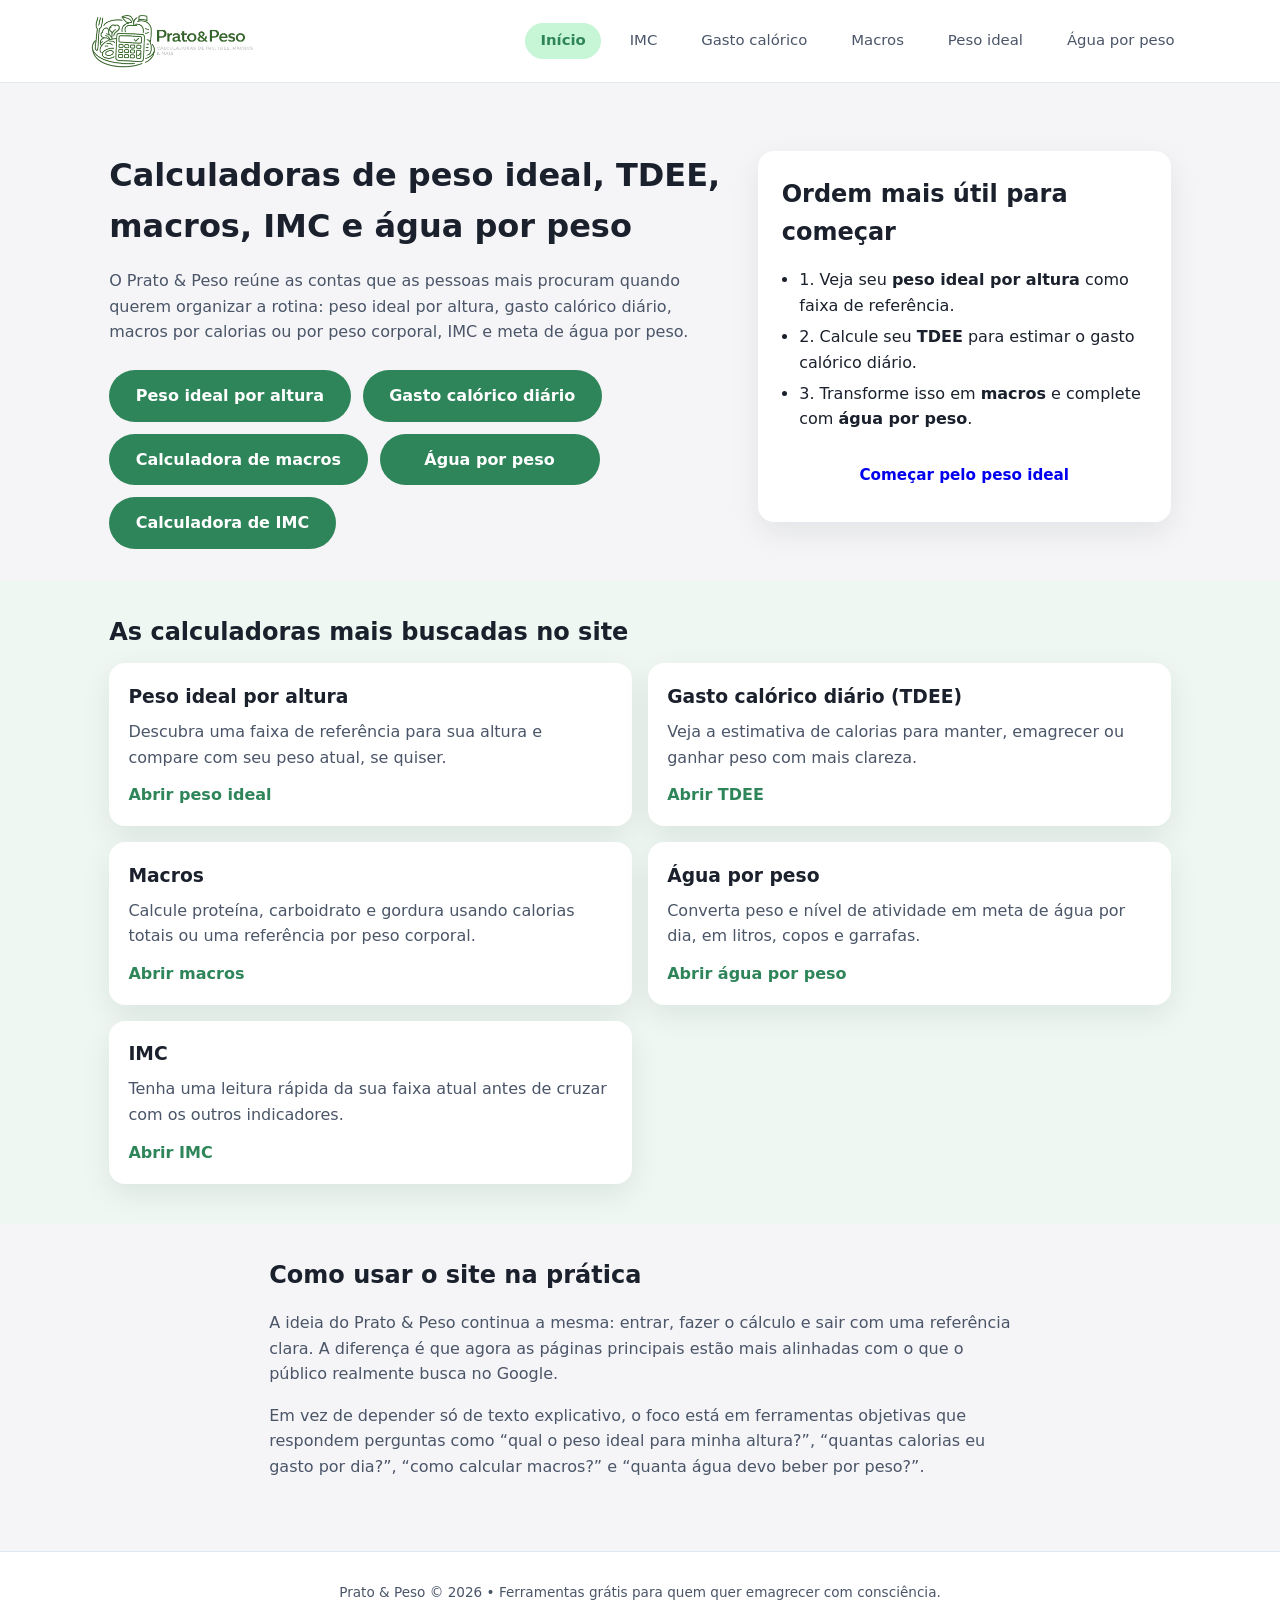
==== index.html @ b07c1d1e "Add files via upload" ====
<!DOCTYPE html>
<html lang="pt-BR">
<head>
  <meta charset="UTF-8">
  <title>Calculadoras de peso ideal, TDEE, macros, IMC e água por peso | Prato &amp; Peso</title>
  <meta name="viewport" content="width=device-width, initial-scale=1.0">
  <meta name="description" content="Use calculadoras grátis de peso ideal por altura, TDEE, gasto calórico diário, macros por calorias ou por peso, IMC e água por peso.">
  <meta name="robots" content="index,follow,max-image-preview:large">
  <link rel="canonical" href="https://www.pratoepeso.com.br/">
  <link rel="icon" href="favicon.ico" sizes="any">
  <link rel="icon" href="favicon-32.png" type="image/png" sizes="32x32">
  <link rel="icon" href="favicon-192.png" type="image/png" sizes="192x192">
  <link rel="apple-touch-icon" href="apple-touch-icon.png">
  <meta property="og:locale" content="pt_BR">
  <meta property="og:type" content="website">
  <meta property="og:site_name" content="Prato &amp; Peso">
  <meta property="og:title" content="Calculadoras de peso ideal, TDEE, macros, IMC e água por peso | Prato &amp; Peso">
  <meta property="og:description" content="Use calculadoras grátis de peso ideal por altura, TDEE, gasto calórico diário, macros por calorias ou por peso, IMC e água por peso.">
  <meta property="og:url" content="https://www.pratoepeso.com.br/">
  <meta property="og:image" content="https://www.pratoepeso.com.br/assets/logo-social.png">
  <meta name="twitter:card" content="summary_large_image">
  <meta name="twitter:title" content="Calculadoras de peso ideal, TDEE, macros, IMC e água por peso | Prato &amp; Peso">
  <meta name="twitter:description" content="Use calculadoras grátis de peso ideal por altura, TDEE, gasto calórico diário, macros por calorias ou por peso, IMC e água por peso.">
  <meta name="twitter:image" content="https://www.pratoepeso.com.br/assets/logo-social.png">
  <link rel="stylesheet" href="style.css">
  <script type="application/ld+json">{"@context":"https://schema.org","@graph":[{"@type":"Organization","name":"Prato & Peso","url":"https://www.pratoepeso.com.br/","logo":"https://www.pratoepeso.com.br/favicon-512.png","image":"https://www.pratoepeso.com.br/assets/logo-social.png"},{"@type":"WebSite","name":"Prato & Peso","url":"https://www.pratoepeso.com.br","description":"Calculadoras de peso ideal, TDEE, macros, IMC e água por peso.","publisher":{"@type":"Organization","name":"Prato & Peso","logo":{"@type":"ImageObject","url":"https://www.pratoepeso.com.br/favicon-512.png"}},"potentialAction":{"@type":"SearchAction","target":"https://www.pratoepeso.com.br/?q={search_term_string}","query-input":"required name=search_term_string"}}]}</script>
</head>
<body>
  <header class="site-header">
    <div class="container header-content">
      <a href="index.html" class="logo" aria-label="Prato &amp; Peso - página inicial">
        <img src="assets/logo-prato-peso.png" alt="Prato &amp; Peso" class="logo-image">
      </a>

      <nav class="main-nav" aria-label="Navegação principal">
        <a href="index.html" class="active">Início</a>
        <a href="imc.html">IMC</a>
        <a href="tdee.html">Gasto calórico</a>
        <a href="macros.html">Macros</a>
        <a href="peso-ideal.html">Peso ideal</a>
        <a href="agua.html">Água por peso</a>
      </nav>
    </div>
  </header>

  <main>
    <section class="hero">
      <div class="container hero-grid">
        <div class="hero-text">
          <h1>Calculadoras de peso ideal, TDEE, macros, IMC e água por peso</h1>
          <p>
            O Prato &amp; Peso reúne as contas que as pessoas mais procuram quando querem organizar a rotina:
            peso ideal por altura, gasto calórico diário, macros por calorias ou por peso corporal, IMC e meta de água por peso.
          </p>

          <div class="hero-actions">
            <a href="peso-ideal.html" class="btn primary hero-big">Peso ideal por altura</a>
            <a href="tdee.html" class="btn primary hero-big">Gasto calórico diário</a>
            <a href="macros.html" class="btn primary hero-big">Calculadora de macros</a>
            <a href="agua.html" class="btn primary hero-big">Água por peso</a>
            <a href="imc.html" class="btn primary hero-big">Calculadora de IMC</a>
          </div>
        </div>

        <aside class="hero-card">
          <h2>Ordem mais útil para começar</h2>
          <ul>
            <li>1. Veja seu <strong>peso ideal por altura</strong> como faixa de referência.</li>
            <li>2. Calcule seu <strong>TDEE</strong> para estimar o gasto calórico diário.</li>
            <li>3. Transforme isso em <strong>macros</strong> e complete com <strong>água por peso</strong>.</li>
          </ul>
          <a href="peso-ideal.html" class="btn full-width">Começar pelo peso ideal</a>
        </aside>
      </div>
    </section>

    <section class="content-section section-soft">
      <div class="container">
        <h2>As calculadoras mais buscadas no site</h2>
        <div class="feature-grid">
          <article class="feature-card">
            <h3>Peso ideal por altura</h3>
            <p>Descubra uma faixa de referência para sua altura e compare com seu peso atual, se quiser.</p>
            <a href="peso-ideal.html" class="text-link">Abrir peso ideal</a>
          </article>
          <article class="feature-card">
            <h3>Gasto calórico diário (TDEE)</h3>
            <p>Veja a estimativa de calorias para manter, emagrecer ou ganhar peso com mais clareza.</p>
            <a href="tdee.html" class="text-link">Abrir TDEE</a>
          </article>
          <article class="feature-card">
            <h3>Macros</h3>
            <p>Calcule proteína, carboidrato e gordura usando calorias totais ou uma referência por peso corporal.</p>
            <a href="macros.html" class="text-link">Abrir macros</a>
          </article>
          <article class="feature-card">
            <h3>Água por peso</h3>
            <p>Converta peso e nível de atividade em meta de água por dia, em litros, copos e garrafas.</p>
            <a href="agua.html" class="text-link">Abrir água por peso</a>
          </article>
          <article class="feature-card">
            <h3>IMC</h3>
            <p>Tenha uma leitura rápida da sua faixa atual antes de cruzar com os outros indicadores.</p>
            <a href="imc.html" class="text-link">Abrir IMC</a>
          </article>
        </div>
      </div>
    </section>

    <section class="content-section">
      <div class="container narrow-content">
        <h2>Como usar o site na prática</h2>
        <p>
          A ideia do Prato &amp; Peso continua a mesma: entrar, fazer o cálculo e sair com uma referência clara. A diferença é que agora as páginas principais estão mais alinhadas com o que o público realmente busca no Google.
        </p>
        <p>
          Em vez de depender só de texto explicativo, o foco está em ferramentas objetivas que respondem perguntas como “qual o peso ideal para minha altura?”, “quantas calorias eu gasto por dia?”, “como calcular macros?” e “quanta água devo beber por peso?”.
        </p>
      </div>
    </section>
  </main>

  <footer class="site-footer">
    <div class="container footer-content">
      <p>Prato &amp; Peso &copy; <span id="year"></span> • Ferramentas grátis para quem quer emagrecer com consciência.</p>
    </div>
  </footer>

  <script>
    document.getElementById('year').textContent = new Date().getFullYear();
  </script>
</body>
</html>
---- style.css ----
/* ===== VARIÁVEIS BÁSICAS ===== */
:root {
  --bg: #f5f5f7;
  --bg-card: #ffffff;
  --primary: #2f855a;
  --primary-soft: #c6f6d5;
  --accent: #ed8936;
  --text: #1a202c;
  --text-muted: #4a5568;
  --border: #e2e8f0;
  --shadow-soft: 0 10px 30px rgba(15, 23, 42, 0.08);
  --radius-lg: 16px;
  --radius-pill: 999px;
}

/* ===== RESET SIMPLES ===== */
*,
*::before,
*::after {
  box-sizing: border-box;
}

body {
  margin: 0;
  font-family: system-ui, -apple-system, BlinkMacSystemFont, "Segoe UI", sans-serif;
  background: var(--bg);
  color: var(--text);
  line-height: 1.6;
}

/* ===== CONTAINER ===== */
.container {
  width: 100%;
  max-width: 1100px;
  margin: 0 auto;
  padding: 0 1.2rem;
}

/* ===== HEADER ===== */
.site-header {
  background: #ffffff;
  border-bottom: 1px solid var(--border);
  position: sticky;
  top: 0;
  z-index: 50;
}

.header-content {
  display: flex;
  align-items: center;
  justify-content: space-between;
  gap: 1rem;
  flex-wrap: wrap;
  padding: 0.75rem 0;
}

/* LOGO MAIS VISÍVEL */
.logo {
  display: inline-flex;
  align-items: center;
  text-decoration: none;
  flex-shrink: 0;
}

.logo-image {
  display: block;
  height: 58px;
  width: auto;
  max-width: min(360px, 72vw);
}

@media (max-width: 767px) {
  .logo-image {
    height: 44px;
    max-width: 240px;
  }
}

/* MENU COMO BOTÕES COM BORDA */
.main-nav a {
  margin-left: 0.5rem;
  text-decoration: none;
  color: var(--text-muted);
  font-size: 0.93rem;
  padding: 0.35rem 0.9rem;
  border-radius: var(--radius-pill);
  border: 1px solid transparent;
  display: inline-flex;
  align-items: center;
  justify-content: center;
}

.main-nav a:hover {
  color: var(--primary);
  border-color: var(--border);
  background: #f8fafc;
}

.main-nav a.active {
  color: var(--primary);
  font-weight: 600;
  background: var(--primary-soft);
  border-color: var(--primary-soft);
}

/* ===== HERO (TOPO DA HOME) ===== */
.hero {
  padding: 2.5rem 0 2rem;
}

.hero-grid {
  display: grid;
  gap: 1.8rem;
}

@media (min-width: 768px) {
  .hero-grid {
    grid-template-columns: 3fr 2fr;
    align-items: center;
  }
}

.hero-text h1 {
  font-size: 2rem;
  margin-bottom: 0.8rem;
}

.hero-text p {
  color: var(--text-muted);
  margin-bottom: 1.6rem;
}

/* BOTÕES GRANDES DAS FERRAMENTAS NO TOPO */
.hero-actions {
  display: flex;
  flex-wrap: wrap;
  gap: 0.75rem;
}

.hero-actions .hero-big {
  min-width: 220px;
  font-size: 1rem;
  padding: 0.75rem 1.6rem;
}

@media (max-width: 767px) {
  .hero-actions {
    flex-direction: column;
    align-items: stretch;
  }

  .hero-actions .hero-big {
    width: 100%;
    justify-content: center;
  }
}

/* ===== CARDS DO HERO ===== */
.hero-card {
  background: var(--bg-card);
  border-radius: var(--radius-lg);
  padding: 1.5rem;
  box-shadow: var(--shadow-soft);
}

.hero-card h2 {
  margin-top: 0;
  margin-bottom: 0.75rem;
}

.hero-card ul {
  padding-left: 1.1rem;
  margin-bottom: 1.25rem;
}

.hero-card li {
  margin-bottom: 0.35rem;
}

/* ===== BOTÕES GENÉRICOS ===== */
.btn {
  display: inline-flex;
  align-items: center;
  justify-content: center;
  padding: 0.6rem 1.3rem;
  border-radius: var(--radius-pill);
  border: 1px solid transparent;
  font-size: 0.95rem;
  font-weight: 600;
  cursor: pointer;
  text-decoration: none;
  transition: all 0.15s ease;
}

.btn.primary {
  background: var(--primary);
  color: #ffffff;
}

.btn.primary:hover {
  background: #276749;
}

.btn.outline {
  background: transparent;
  border-color: var(--border);
  color: var(--text);
}

.btn.outline:hover {
  border-color: var(--primary);
  color: var(--primary);
  background: #f8fafc;
}

.btn.full-width {
  width: 100%;
}

.btn.small {
  padding: 0.45rem 1rem;
  font-size: 0.9rem;
}

/* ===== ÁREA DE ANÚNCIO ===== */
.ad-section {
  padding: 0.5rem 0 1rem;
}

.ad-slot {
  width: 100%;
  min-height: 60px;
  border-radius: 12px;
  border: 1px dashed var(--border);
  display: flex;
  align-items: center;
  justify-content: center;
  font-size: 0.8rem;
  color: var(--text-muted);
  background: #fdfdfd;
}

/* ===== SEÇÃO DE TEXTO EXPLICATIVO ===== */
.content-section {
  padding: 2rem 0 2.5rem;
}

.content-section h2 {
  margin-top: 0;
  margin-bottom: 0.75rem;
}

.content-section p {
  color: var(--text-muted);
  max-width: 780px;
}

/* ===== FOOTER ===== */
.site-footer {
  border-top: 1px solid var(--border);
  padding: 1rem 0;
  background: #ffffff;
  margin-top: 1rem;
}

.footer-content {
  text-align: center;
  font-size: 0.85rem;
  color: var(--text-muted);
}

/* ===== PÁGINAS INTERNAS (IMC / TDEE / MACROS / PESO / ÁGUA) ===== */

.page-header {
  padding: 1.8rem 0 1.1rem;
}

.page-header h1 {
  margin: 0 0 0.4rem;
}

.page-header p {
  margin: 0;
  color: var(--text-muted);
}

/* LAYOUT DAS CALCULADORAS */
.calc-section {
  padding: 1.2rem 0 1.8rem;
}

.calc-grid {
  display: grid;
  gap: 1.3rem;
}

@media (min-width: 768px) {
  .calc-grid {
    grid-template-columns: minmax(0, 1.2fr) minmax(0, 1.8fr);
  }
}

.calc-card,
.result-card {
  background: var(--bg-card);
  border-radius: var(--radius-lg);
  padding: 1.2rem 1.3rem;
  box-shadow: var(--shadow-soft);
}

.calc-card h2,
.result-card h2,
.result-table h3 {
  margin-top: 0;
}

/* FORMULÁRIOS NAS CALCULADORAS */
.form-group {
  margin-bottom: 0.85rem;
}

.form-group label {
  display: block;
  font-size: 0.9rem;
  font-weight: 600;
  margin-bottom: 0.25rem;
}

.form-group input,
.form-group select {
  width: 100%;
  padding: 0.55rem 0.7rem;
  border-radius: 10px;
  border: 1px solid var(--border);
  font-size: 0.95rem;
}

.form-group input:focus,
.form-group select:focus {
  outline: none;
  border-color: var(--primary);
  box-shadow: 0 0 0 1px var(--primary-soft);
}

.form-hint {
  font-size: 0.8rem;
  color: var(--text-muted);
  margin-top: 0.4rem;
}

/* RESULTADOS NAS CALCULADORAS */
.result-main p {
  margin: 0;
}

.result-main .imc-value {
  font-size: 1.4rem;
  font-weight: 700;
}

.result-main .imc-status {
  font-weight: 600;
}

.result-main .imc-extra {
  font-size: 0.9rem;
  color: var(--text-muted);
  margin-top: 0.3rem;
}

/* TABELAS */
.result-table {
  margin-top: 1rem;
}

.result-table table {
  width: 100%;
  border-collapse: collapse;
  font-size: 0.85rem;
}

.result-table th,
.result-table td {
  border: 1px solid var(--border);
  padding: 0.4rem 0.45rem;
  text-align: left;
}

.result-table th {
  background: #f7fafc;
}

/* ===== AJUSTES RESPONSIVOS GERAIS ===== */
@media (max-width: 767px) {
  .header-content {
    flex-direction: column;
    align-items: flex-start;
    gap: 0.5rem;
  }

  .main-nav a {
    margin-left: 0;
    margin-right: 0.6rem;
  }
}


.section-soft {
  background: #eef7f1;
}

.narrow-content {
  max-width: 780px;
}

.feature-grid,
.faq-grid {
  display: grid;
  gap: 1rem;
}

@media (min-width: 768px) {
  .feature-grid {
    grid-template-columns: repeat(2, minmax(0, 1fr));
  }

  .feature-grid.compact-grid {
    grid-template-columns: repeat(2, minmax(0, 1fr));
  }

  .faq-grid {
    grid-template-columns: repeat(3, minmax(0, 1fr));
  }
}

.feature-card,
.faq-item {
  background: var(--bg-card);
  border-radius: var(--radius-lg);
  padding: 1.15rem 1.2rem;
  box-shadow: var(--shadow-soft);
}

.feature-card h3,
.faq-item h3 {
  margin-top: 0;
  margin-bottom: 0.45rem;
}

.feature-card p,
.faq-item p {
  margin-top: 0;
  margin-bottom: 0.75rem;
}

.text-link {
  color: var(--primary);
  font-weight: 600;
  text-decoration: none;
}

.text-link:hover {
  text-decoration: underline;
}

.radio-row {
  display: flex;
  flex-wrap: wrap;
  gap: 0.9rem;
}

.radio-row label {
  display: inline-flex;
  align-items: center;
  gap: 0.4rem;
  font-weight: 500;
}

.label-optional {
  font-weight: 500;
  font-size: 0.82rem;
  color: var(--text-muted);
}

.mode-switch {
  display: grid;
  grid-template-columns: repeat(2, minmax(0, 1fr));
  gap: 0.75rem;
  margin-bottom: 1rem;
}

.mode-option {
  display: flex;
  align-items: center;
  justify-content: center;
  gap: 0.5rem;
  padding: 0.75rem 0.9rem;
  border: 1px solid var(--border);
  border-radius: 12px;
  cursor: pointer;
  background: #f8fafc;
  color: var(--text-muted);
  font-weight: 600;
}

.mode-option input {
  margin: 0;
}

.mode-option.active {
  border-color: var(--primary-soft);
  background: var(--primary-soft);
  color: var(--primary);
}

.mode-panel {
  margin-bottom: 1rem;
}

.mode-panel.is-hidden {
  display: none;
}

@media (max-width: 767px) {
  .feature-grid,
  .faq-grid,
  .mode-switch {
    grid-template-columns: 1fr;
  }
}
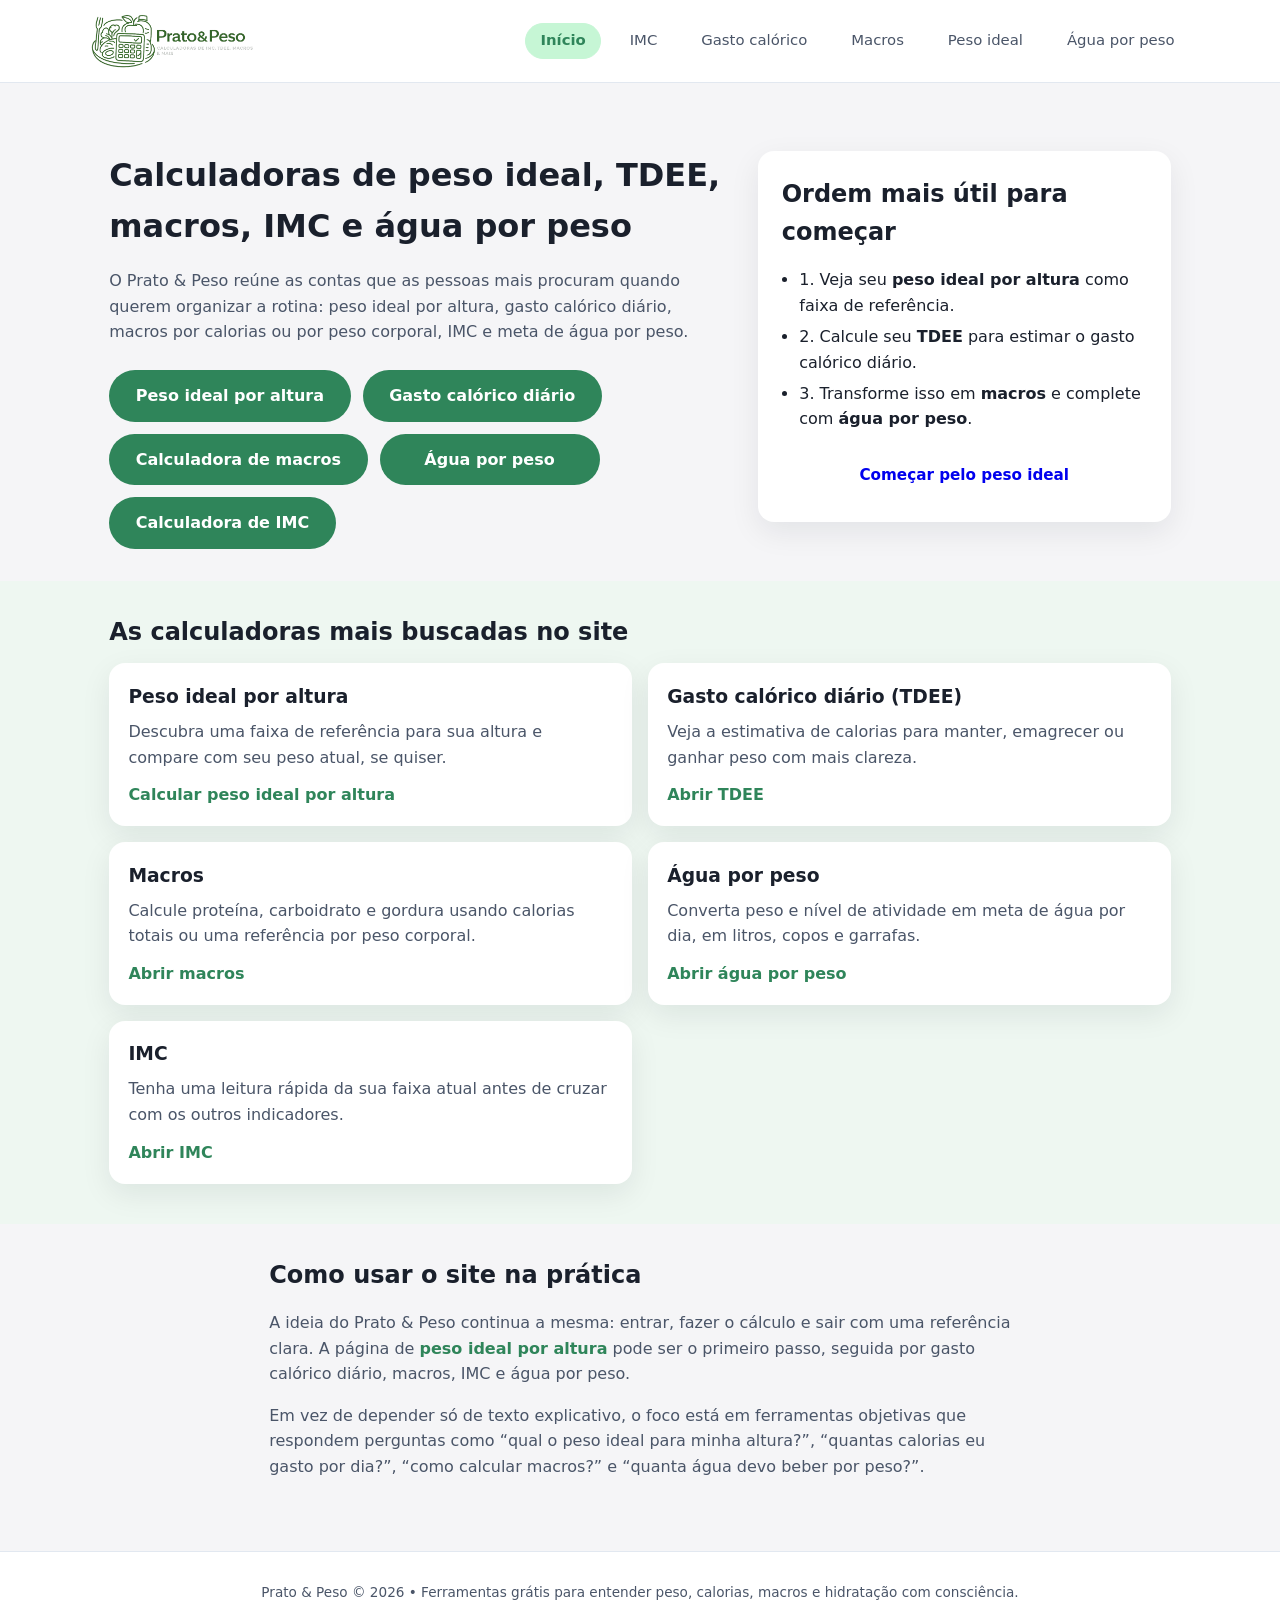
==== commit 4a3a71c0: "Add files via upload" ====
--- a/index.html
+++ b/index.html
@@ -6,7 +6,7 @@
   <meta name="viewport" content="width=device-width, initial-scale=1.0">
   <meta name="description" content="Use calculadoras grátis de peso ideal por altura, TDEE, gasto calórico diário, macros por calorias ou por peso, IMC e água por peso.">
   <meta name="robots" content="index,follow,max-image-preview:large">
-  <link rel="canonical" href="https://www.pratoepeso.com.br/">
+  <link rel="canonical" href="https://pratoepeso.com.br/">
   <link rel="icon" href="favicon.ico" sizes="any">
   <link rel="icon" href="favicon-32.png" type="image/png" sizes="32x32">
   <link rel="icon" href="favicon-192.png" type="image/png" sizes="192x192">
@@ -16,14 +16,22 @@
   <meta property="og:site_name" content="Prato &amp; Peso">
   <meta property="og:title" content="Calculadoras de peso ideal, TDEE, macros, IMC e água por peso | Prato &amp; Peso">
   <meta property="og:description" content="Use calculadoras grátis de peso ideal por altura, TDEE, gasto calórico diário, macros por calorias ou por peso, IMC e água por peso.">
-  <meta property="og:url" content="https://www.pratoepeso.com.br/">
-  <meta property="og:image" content="https://www.pratoepeso.com.br/assets/logo-social.png">
+  <meta property="og:url" content="https://pratoepeso.com.br/">
+  <meta property="og:image" content="https://pratoepeso.com.br/assets/logo-social.png">
   <meta name="twitter:card" content="summary_large_image">
   <meta name="twitter:title" content="Calculadoras de peso ideal, TDEE, macros, IMC e água por peso | Prato &amp; Peso">
   <meta name="twitter:description" content="Use calculadoras grátis de peso ideal por altura, TDEE, gasto calórico diário, macros por calorias ou por peso, IMC e água por peso.">
-  <meta name="twitter:image" content="https://www.pratoepeso.com.br/assets/logo-social.png">
+  <meta name="twitter:image" content="https://pratoepeso.com.br/assets/logo-social.png">
   <link rel="stylesheet" href="style.css">
-  <script type="application/ld+json">{"@context":"https://schema.org","@graph":[{"@type":"Organization","name":"Prato & Peso","url":"https://www.pratoepeso.com.br/","logo":"https://www.pratoepeso.com.br/favicon-512.png","image":"https://www.pratoepeso.com.br/assets/logo-social.png"},{"@type":"WebSite","name":"Prato & Peso","url":"https://www.pratoepeso.com.br","description":"Calculadoras de peso ideal, TDEE, macros, IMC e água por peso.","publisher":{"@type":"Organization","name":"Prato & Peso","logo":{"@type":"ImageObject","url":"https://www.pratoepeso.com.br/favicon-512.png"}},"potentialAction":{"@type":"SearchAction","target":"https://www.pratoepeso.com.br/?q={search_term_string}","query-input":"required name=search_term_string"}}]}</script>
+  <!-- Google tag (gtag.js) -->
+  <script async src="https://www.googletagmanager.com/gtag/js?id=G-JHK8WVE0EN"></script>
+  <script>
+    window.dataLayer = window.dataLayer || [];
+    function gtag(){dataLayer.push(arguments);}
+    gtag('js', new Date());
+    gtag('config', 'G-JHK8WVE0EN');
+  </script>
+  <script type="application/ld+json">{"@context":"https://schema.org","@graph":[{"@type":"Organization","name":"Prato & Peso","url":"https://pratoepeso.com.br/","logo":"https://pratoepeso.com.br/favicon-512.png","image":"https://pratoepeso.com.br/assets/logo-social.png"},{"@type":"WebSite","name":"Prato & Peso","url":"https://pratoepeso.com.br","description":"Calculadoras de peso ideal, TDEE, macros, IMC e água por peso.","publisher":{"@type":"Organization","name":"Prato & Peso","logo":{"@type":"ImageObject","url":"https://pratoepeso.com.br/favicon-512.png"}}},{"@type":"ItemList","name":"Calculadoras do Prato & Peso","itemListElement":[{"@type":"ListItem","position":1,"name":"Calculadora de peso ideal por altura","url":"https://pratoepeso.com.br/peso-ideal.html"},{"@type":"ListItem","position":2,"name":"Calculadora de gasto calórico diário","url":"https://pratoepeso.com.br/tdee.html"},{"@type":"ListItem","position":3,"name":"Calculadora de macros","url":"https://pratoepeso.com.br/macros.html"},{"@type":"ListItem","position":4,"name":"Calculadora de IMC","url":"https://pratoepeso.com.br/imc.html"},{"@type":"ListItem","position":5,"name":"Calculadora de água por peso","url":"https://pratoepeso.com.br/agua.html"}]}]}</script>
 </head>
 <body>
   <header class="site-header">
@@ -81,7 +89,7 @@
           <article class="feature-card">
             <h3>Peso ideal por altura</h3>
             <p>Descubra uma faixa de referência para sua altura e compare com seu peso atual, se quiser.</p>
-            <a href="peso-ideal.html" class="text-link">Abrir peso ideal</a>
+            <a href="peso-ideal.html" class="text-link">Calcular peso ideal por altura</a>
           </article>
           <article class="feature-card">
             <h3>Gasto calórico diário (TDEE)</h3>
@@ -111,7 +119,7 @@
       <div class="container narrow-content">
         <h2>Como usar o site na prática</h2>
         <p>
-          A ideia do Prato &amp; Peso continua a mesma: entrar, fazer o cálculo e sair com uma referência clara. A diferença é que agora as páginas principais estão mais alinhadas com o que o público realmente busca no Google.
+          A ideia do Prato &amp; Peso continua a mesma: entrar, fazer o cálculo e sair com uma referência clara. A página de <a href="peso-ideal.html" class="text-link">peso ideal por altura</a> pode ser o primeiro passo, seguida por gasto calórico diário, macros, IMC e água por peso.
         </p>
         <p>
           Em vez de depender só de texto explicativo, o foco está em ferramentas objetivas que respondem perguntas como “qual o peso ideal para minha altura?”, “quantas calorias eu gasto por dia?”, “como calcular macros?” e “quanta água devo beber por peso?”.
@@ -122,7 +130,7 @@
 
   <footer class="site-footer">
     <div class="container footer-content">
-      <p>Prato &amp; Peso &copy; <span id="year"></span> • Ferramentas grátis para quem quer emagrecer com consciência.</p>
+      <p>Prato &amp; Peso &copy; <span id="year"></span> • Ferramentas grátis para entender peso, calorias, macros e hidratação com consciência.</p>
     </div>
   </footer>
 
--- a/style.css
+++ b/style.css
@@ -528,3 +528,55 @@
     grid-template-columns: 1fr;
   }
 }
+
+/* ===== REFORÇO SEO / CONTEÚDO DE REFERÊNCIA ===== */
+.note-box {
+  margin-top: 1rem;
+  padding: 0.9rem 1rem;
+  border: 1px solid var(--border);
+  border-left: 4px solid var(--primary);
+  border-radius: 12px;
+  background: #ffffff;
+  color: var(--text-muted);
+}
+
+.reference-table {
+  overflow-x: auto;
+  background: var(--bg-card);
+  border-radius: var(--radius-lg);
+  box-shadow: var(--shadow-soft);
+  margin: 1rem 0;
+}
+
+.reference-table table {
+  width: 100%;
+  min-width: 420px;
+  border-collapse: collapse;
+  font-size: 0.95rem;
+}
+
+.reference-table th,
+.reference-table td {
+  border: 1px solid var(--border);
+  padding: 0.65rem 0.75rem;
+  text-align: left;
+}
+
+.reference-table th {
+  background: #f7fafc;
+  font-weight: 700;
+}
+
+.table-hint {
+  font-size: 0.9rem;
+  color: var(--text-muted);
+}
+
+.formula-list {
+  padding-left: 1.2rem;
+  color: var(--text-muted);
+}
+
+.formula-list li {
+  margin-bottom: 0.45rem;
+}
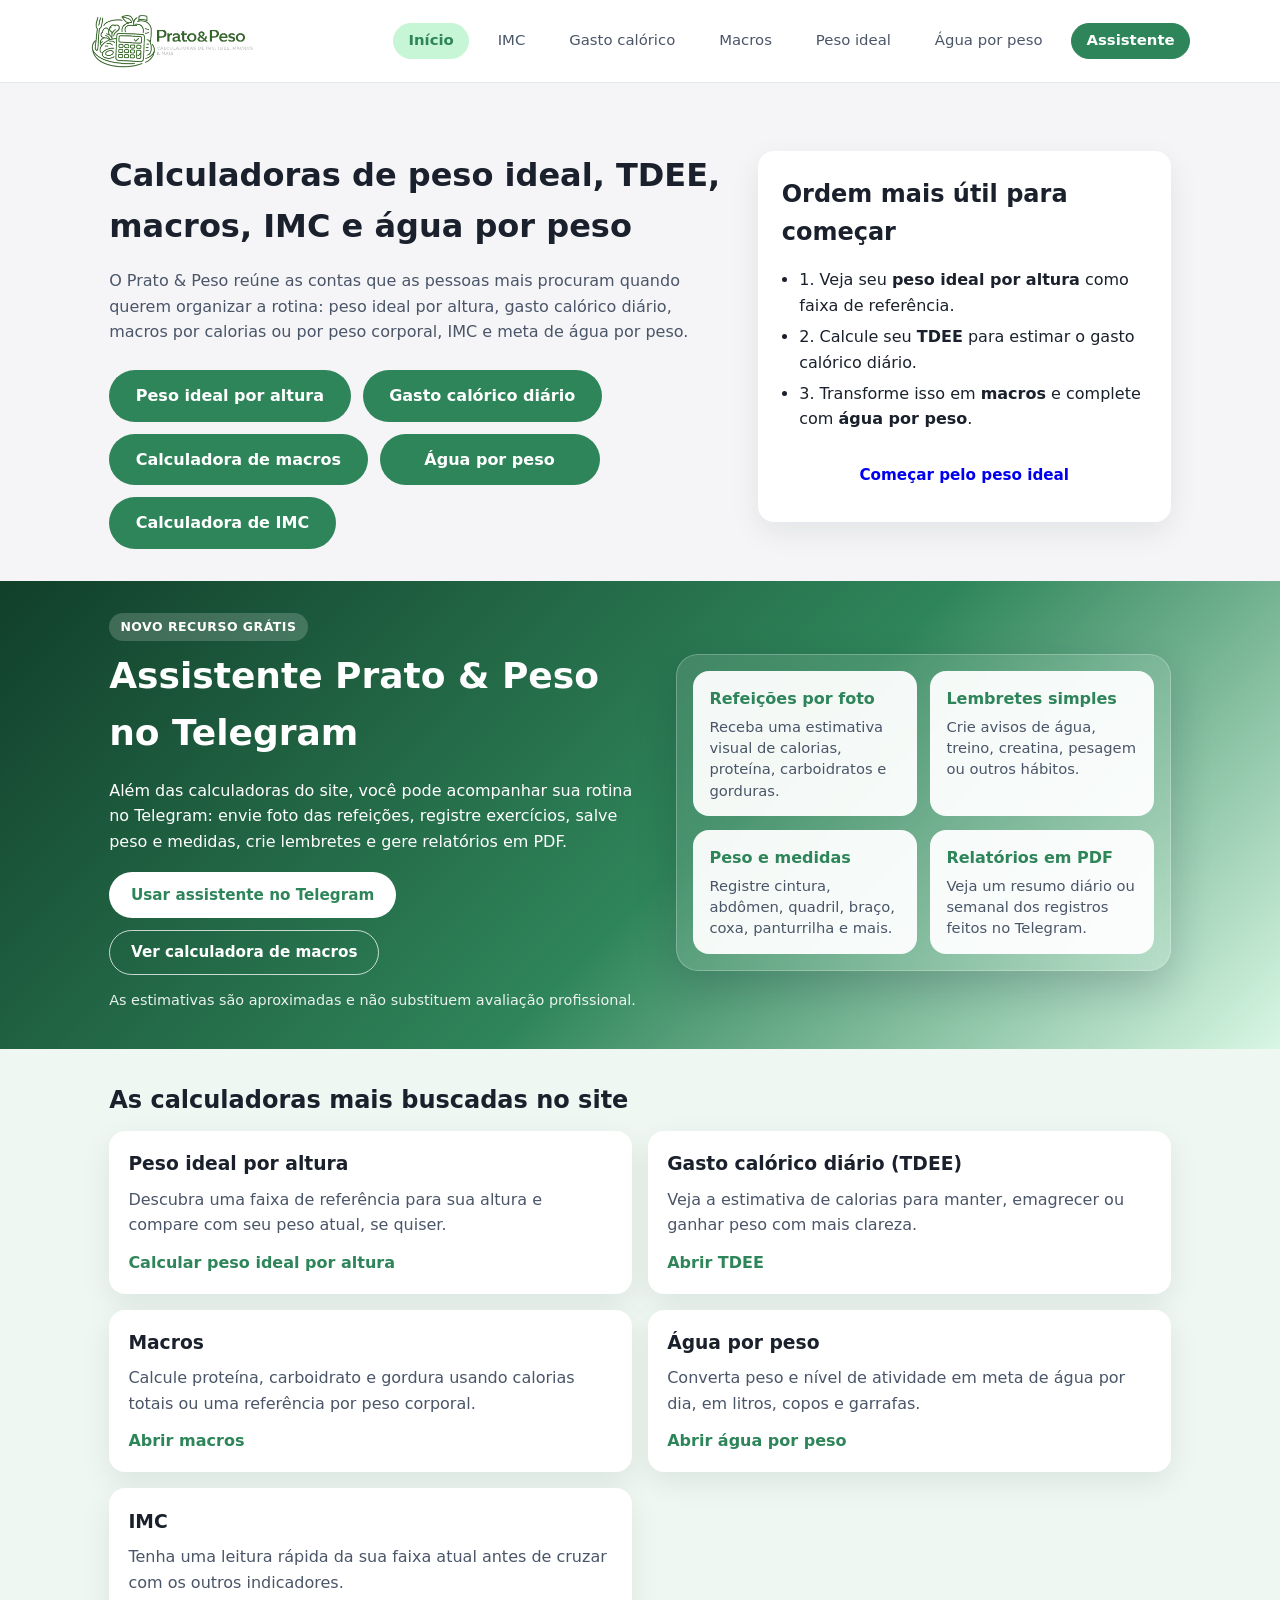
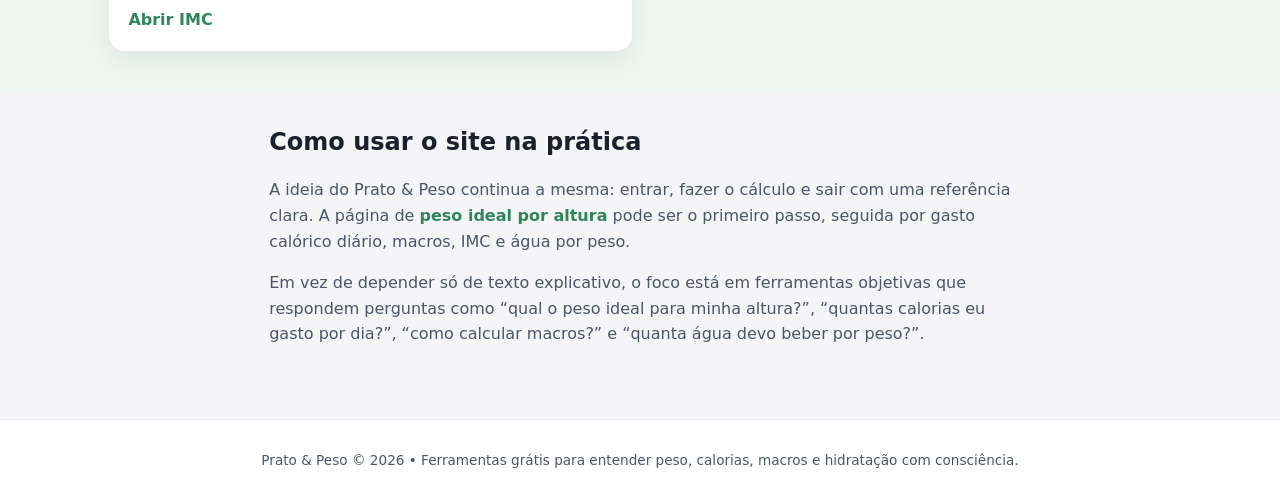
==== commit 92fcd988: "Add files via upload" ====
--- a/index.html
+++ b/index.html
@@ -4,7 +4,7 @@
   <meta charset="UTF-8">
   <title>Calculadoras de peso ideal, TDEE, macros, IMC e água por peso | Prato &amp; Peso</title>
   <meta name="viewport" content="width=device-width, initial-scale=1.0">
-  <meta name="description" content="Use calculadoras grátis de peso ideal por altura, TDEE, gasto calórico diário, macros por calorias ou por peso, IMC e água por peso.">
+  <meta name="description" content="Use calculadoras grátis de peso ideal, TDEE, macros, IMC e água por peso. Conheça também o Assistente Prato & Peso no Telegram para registrar refeições, lembretes e relatórios.">
   <meta name="robots" content="index,follow,max-image-preview:large">
   <link rel="canonical" href="https://pratoepeso.com.br/">
   <link rel="icon" href="favicon.ico" sizes="any">
@@ -15,12 +15,12 @@
   <meta property="og:type" content="website">
   <meta property="og:site_name" content="Prato &amp; Peso">
   <meta property="og:title" content="Calculadoras de peso ideal, TDEE, macros, IMC e água por peso | Prato &amp; Peso">
-  <meta property="og:description" content="Use calculadoras grátis de peso ideal por altura, TDEE, gasto calórico diário, macros por calorias ou por peso, IMC e água por peso.">
+  <meta property="og:description" content="Use calculadoras grátis de peso ideal, TDEE, macros, IMC e água por peso. Conheça também o Assistente Prato & Peso no Telegram para registrar refeições, lembretes e relatórios.">
   <meta property="og:url" content="https://pratoepeso.com.br/">
   <meta property="og:image" content="https://pratoepeso.com.br/assets/logo-social.png">
   <meta name="twitter:card" content="summary_large_image">
   <meta name="twitter:title" content="Calculadoras de peso ideal, TDEE, macros, IMC e água por peso | Prato &amp; Peso">
-  <meta name="twitter:description" content="Use calculadoras grátis de peso ideal por altura, TDEE, gasto calórico diário, macros por calorias ou por peso, IMC e água por peso.">
+  <meta name="twitter:description" content="Use calculadoras grátis de peso ideal, TDEE, macros, IMC e água por peso. Conheça também o Assistente Prato & Peso no Telegram para registrar refeições, lembretes e relatórios.">
   <meta name="twitter:image" content="https://pratoepeso.com.br/assets/logo-social.png">
   <link rel="stylesheet" href="style.css">
   <!-- Google tag (gtag.js) -->
@@ -47,6 +47,7 @@
         <a href="macros.html">Macros</a>
         <a href="peso-ideal.html">Peso ideal</a>
         <a href="agua.html">Água por peso</a>
+        <a href="https://t.me/pratoepeso_bot" class="nav-telegram" target="_blank" rel="noopener">Assistente</a>
       </nav>
     </div>
   </header>
@@ -79,6 +80,42 @@
           </ul>
           <a href="peso-ideal.html" class="btn full-width">Começar pelo peso ideal</a>
         </aside>
+      </div>
+    </section>
+
+
+    <section class="assistant-highlight" id="assistente-telegram">
+      <div class="container assistant-grid">
+        <div class="assistant-copy">
+          <span class="eyebrow">Novo recurso grátis</span>
+          <h2>Assistente Prato &amp; Peso no Telegram</h2>
+          <p>
+            Além das calculadoras do site, você pode acompanhar sua rotina no Telegram: envie foto das refeições, registre exercícios, salve peso e medidas, crie lembretes e gere relatórios em PDF.
+          </p>
+          <div class="assistant-actions">
+            <a href="https://t.me/pratoepeso_bot" class="btn primary" target="_blank" rel="noopener">Usar assistente no Telegram</a>
+            <a href="macros.html" class="btn outline">Ver calculadora de macros</a>
+          </div>
+          <p class="assistant-note">As estimativas são aproximadas e não substituem avaliação profissional.</p>
+        </div>
+        <div class="assistant-panel" aria-label="Funções do Assistente Prato &amp; Peso">
+          <div class="assistant-feature">
+            <strong>Refeições por foto</strong>
+            <span>Receba uma estimativa visual de calorias, proteína, carboidratos e gorduras.</span>
+          </div>
+          <div class="assistant-feature">
+            <strong>Lembretes simples</strong>
+            <span>Crie avisos de água, treino, creatina, pesagem ou outros hábitos.</span>
+          </div>
+          <div class="assistant-feature">
+            <strong>Peso e medidas</strong>
+            <span>Registre cintura, abdômen, quadril, braço, coxa, panturrilha e mais.</span>
+          </div>
+          <div class="assistant-feature">
+            <strong>Relatórios em PDF</strong>
+            <span>Veja um resumo diário ou semanal dos registros feitos no Telegram.</span>
+          </div>
+        </div>
       </div>
     </section>
 
--- a/style.css
+++ b/style.css
@@ -580,3 +580,172 @@
 .formula-list li {
   margin-bottom: 0.45rem;
 }
+
+
+/* ===== ASSISTENTE PRATO & PESO / TELEGRAM ===== */
+.nav-telegram {
+  color: #ffffff !important;
+  background: var(--primary);
+  border-color: var(--primary) !important;
+  font-weight: 700;
+}
+
+.nav-telegram:hover {
+  background: #276749 !important;
+  color: #ffffff !important;
+}
+
+.assistant-highlight {
+  padding: 2rem 0 2.3rem;
+  background: linear-gradient(135deg, #113f2a 0%, #2f855a 55%, #d9f7e4 100%);
+  color: #ffffff;
+}
+
+.assistant-grid {
+  display: grid;
+  gap: 1.3rem;
+  align-items: center;
+}
+
+@media (min-width: 820px) {
+  .assistant-grid {
+    grid-template-columns: minmax(0, 1.05fr) minmax(0, 0.95fr);
+  }
+}
+
+.assistant-copy h2,
+.assistant-copy p {
+  color: #ffffff;
+}
+
+.assistant-copy h2 {
+  margin: 0.35rem 0 0.75rem;
+  font-size: clamp(1.6rem, 3vw, 2.25rem);
+}
+
+.eyebrow {
+  display: inline-flex;
+  align-items: center;
+  width: fit-content;
+  padding: 0.25rem 0.7rem;
+  border-radius: var(--radius-pill);
+  background: rgba(255, 255, 255, 0.18);
+  color: inherit;
+  font-size: 0.78rem;
+  font-weight: 800;
+  letter-spacing: 0.04em;
+  text-transform: uppercase;
+}
+
+.assistant-actions {
+  display: flex;
+  flex-wrap: wrap;
+  gap: 0.75rem;
+  margin-top: 1.1rem;
+}
+
+.assistant-highlight .btn.primary {
+  background: #ffffff;
+  color: var(--primary);
+}
+
+.assistant-highlight .btn.primary:hover {
+  background: #f0fff4;
+}
+
+.assistant-highlight .btn.outline {
+  border-color: rgba(255,255,255,0.75);
+  color: #ffffff;
+  background: transparent;
+}
+
+.assistant-highlight .btn.outline:hover {
+  background: rgba(255,255,255,0.12);
+  color: #ffffff;
+}
+
+.assistant-note {
+  margin: 0.85rem 0 0;
+  font-size: 0.9rem;
+  opacity: 0.9;
+}
+
+.assistant-panel {
+  display: grid;
+  gap: 0.85rem;
+  background: rgba(255,255,255,0.12);
+  border: 1px solid rgba(255,255,255,0.24);
+  border-radius: 22px;
+  padding: 1rem;
+  box-shadow: 0 16px 40px rgba(15, 23, 42, 0.18);
+  backdrop-filter: blur(8px);
+}
+
+@media (min-width: 560px) {
+  .assistant-panel {
+    grid-template-columns: repeat(2, minmax(0, 1fr));
+  }
+}
+
+.assistant-feature {
+  background: rgba(255,255,255,0.94);
+  color: var(--text);
+  border-radius: 16px;
+  padding: 0.95rem 1rem;
+}
+
+.assistant-feature strong {
+  display: block;
+  margin-bottom: 0.25rem;
+  color: var(--primary);
+}
+
+.assistant-feature span {
+  display: block;
+  color: var(--text-muted);
+  font-size: 0.92rem;
+  line-height: 1.45;
+}
+
+.assistant-cta {
+  padding: 0.5rem 0 1.5rem;
+}
+
+.assistant-cta-card {
+  display: grid;
+  gap: 1rem;
+  align-items: center;
+  background: #ffffff;
+  border: 1px solid var(--border);
+  border-left: 5px solid var(--primary);
+  border-radius: var(--radius-lg);
+  box-shadow: var(--shadow-soft);
+  padding: 1.25rem;
+}
+
+@media (min-width: 768px) {
+  .assistant-cta-card {
+    grid-template-columns: minmax(0, 1fr) auto;
+  }
+}
+
+.assistant-cta-card .eyebrow {
+  background: var(--primary-soft);
+  color: var(--primary);
+}
+
+.assistant-cta-card h2 {
+  margin: 0.45rem 0 0.4rem;
+}
+
+.assistant-cta-card p {
+  margin: 0;
+  color: var(--text-muted);
+}
+
+@media (max-width: 767px) {
+  .assistant-actions,
+  .assistant-cta-card .btn {
+    width: 100%;
+  }
+}
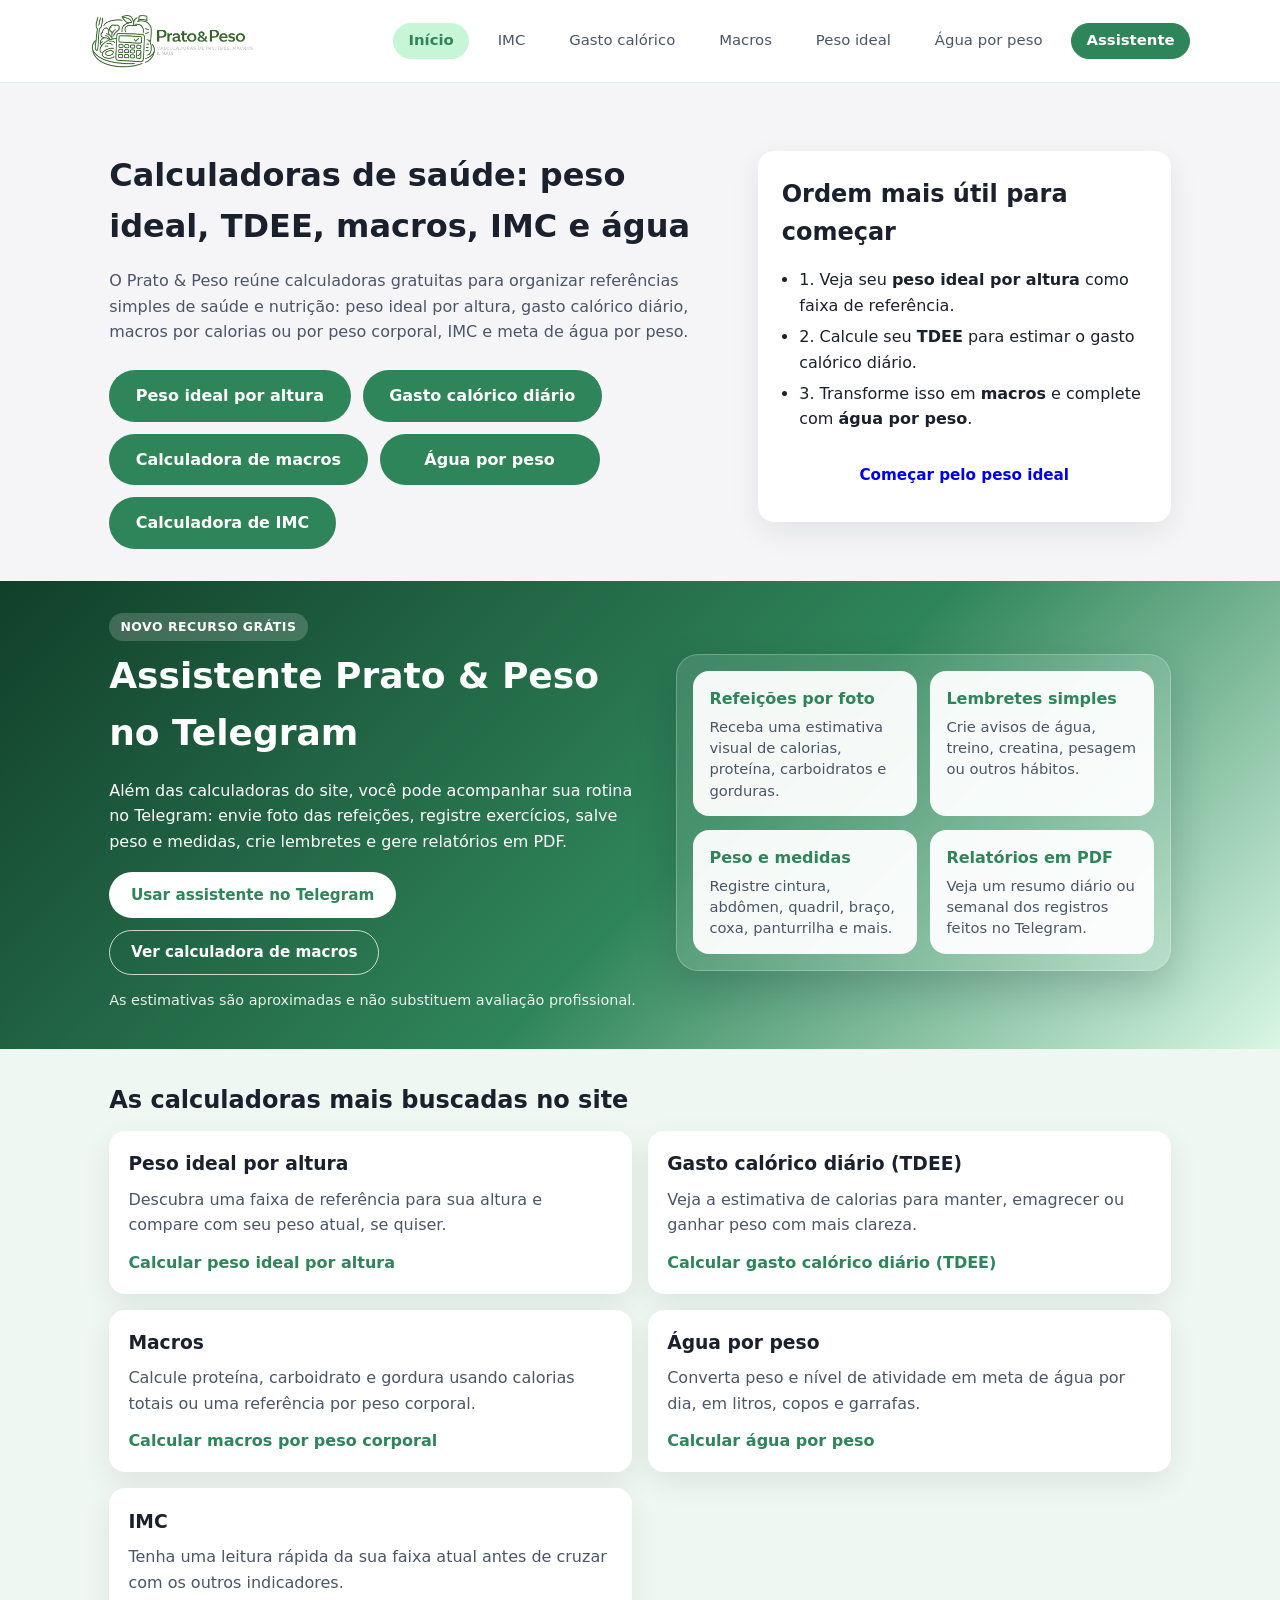
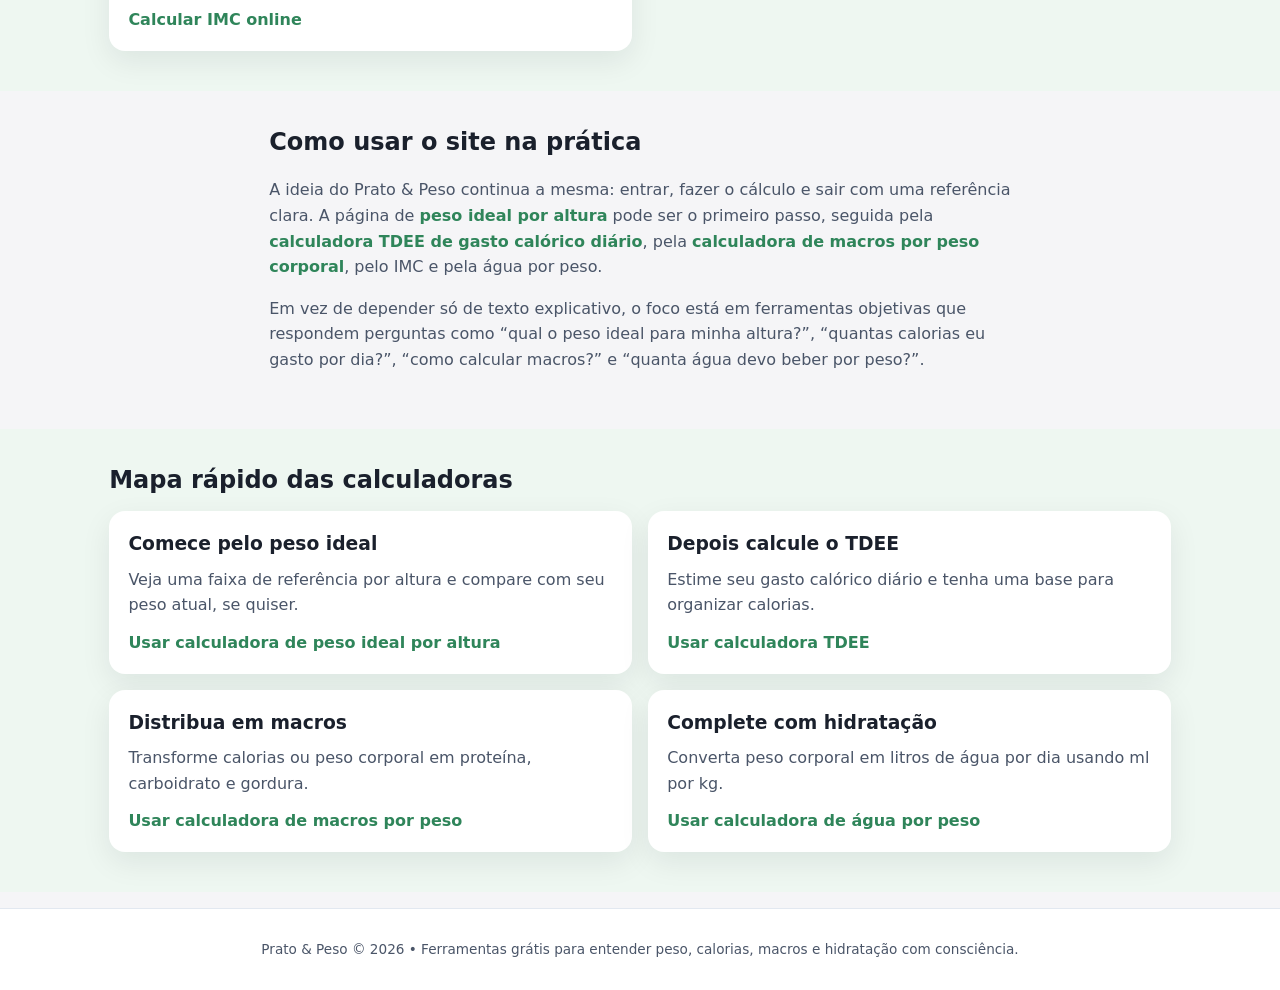
==== commit 273aa67e: "Add files via upload" ====
--- a/index.html
+++ b/index.html
@@ -2,9 +2,9 @@
 <html lang="pt-BR">
 <head>
   <meta charset="UTF-8">
-  <title>Calculadoras de peso ideal, TDEE, macros, IMC e água por peso | Prato &amp; Peso</title>
+  <title>Calculadoras de saúde: peso ideal, TDEE, macros, IMC e água | Prato &amp; Peso</title>
   <meta name="viewport" content="width=device-width, initial-scale=1.0">
-  <meta name="description" content="Use calculadoras grátis de peso ideal, TDEE, macros, IMC e água por peso. Conheça também o Assistente Prato & Peso no Telegram para registrar refeições, lembretes e relatórios.">
+  <meta name="description" content="Use calculadoras grátis de saúde e nutrição: peso ideal por altura, TDEE, macros, IMC e água por peso, com explicações simples e resultados rápidos.">
   <meta name="robots" content="index,follow,max-image-preview:large">
   <link rel="canonical" href="https://pratoepeso.com.br/">
   <link rel="icon" href="favicon.ico" sizes="any">
@@ -14,13 +14,13 @@
   <meta property="og:locale" content="pt_BR">
   <meta property="og:type" content="website">
   <meta property="og:site_name" content="Prato &amp; Peso">
-  <meta property="og:title" content="Calculadoras de peso ideal, TDEE, macros, IMC e água por peso | Prato &amp; Peso">
-  <meta property="og:description" content="Use calculadoras grátis de peso ideal, TDEE, macros, IMC e água por peso. Conheça também o Assistente Prato & Peso no Telegram para registrar refeições, lembretes e relatórios.">
+  <meta property="og:title" content="Calculadoras de saúde: peso ideal, TDEE, macros, IMC e água | Prato &amp; Peso">
+  <meta property="og:description" content="Use calculadoras grátis de saúde e nutrição: peso ideal por altura, TDEE, macros, IMC e água por peso, com explicações simples e resultados rápidos.">
   <meta property="og:url" content="https://pratoepeso.com.br/">
   <meta property="og:image" content="https://pratoepeso.com.br/assets/logo-social.png">
   <meta name="twitter:card" content="summary_large_image">
-  <meta name="twitter:title" content="Calculadoras de peso ideal, TDEE, macros, IMC e água por peso | Prato &amp; Peso">
-  <meta name="twitter:description" content="Use calculadoras grátis de peso ideal, TDEE, macros, IMC e água por peso. Conheça também o Assistente Prato & Peso no Telegram para registrar refeições, lembretes e relatórios.">
+  <meta name="twitter:title" content="Calculadoras de saúde: peso ideal, TDEE, macros, IMC e água | Prato &amp; Peso">
+  <meta name="twitter:description" content="Use calculadoras grátis de saúde e nutrição: peso ideal por altura, TDEE, macros, IMC e água por peso, com explicações simples e resultados rápidos.">
   <meta name="twitter:image" content="https://pratoepeso.com.br/assets/logo-social.png">
   <link rel="stylesheet" href="style.css">
   <!-- Google tag (gtag.js) -->
@@ -31,7 +31,7 @@
     gtag('js', new Date());
     gtag('config', 'G-JHK8WVE0EN');
   </script>
-  <script type="application/ld+json">{"@context":"https://schema.org","@graph":[{"@type":"Organization","name":"Prato & Peso","url":"https://pratoepeso.com.br/","logo":"https://pratoepeso.com.br/favicon-512.png","image":"https://pratoepeso.com.br/assets/logo-social.png"},{"@type":"WebSite","name":"Prato & Peso","url":"https://pratoepeso.com.br","description":"Calculadoras de peso ideal, TDEE, macros, IMC e água por peso.","publisher":{"@type":"Organization","name":"Prato & Peso","logo":{"@type":"ImageObject","url":"https://pratoepeso.com.br/favicon-512.png"}}},{"@type":"ItemList","name":"Calculadoras do Prato & Peso","itemListElement":[{"@type":"ListItem","position":1,"name":"Calculadora de peso ideal por altura","url":"https://pratoepeso.com.br/peso-ideal.html"},{"@type":"ListItem","position":2,"name":"Calculadora de gasto calórico diário","url":"https://pratoepeso.com.br/tdee.html"},{"@type":"ListItem","position":3,"name":"Calculadora de macros","url":"https://pratoepeso.com.br/macros.html"},{"@type":"ListItem","position":4,"name":"Calculadora de IMC","url":"https://pratoepeso.com.br/imc.html"},{"@type":"ListItem","position":5,"name":"Calculadora de água por peso","url":"https://pratoepeso.com.br/agua.html"}]}]}</script>
+  <script type="application/ld+json">{"@context":"https://schema.org","@graph":[{"@type":"Organization","name":"Prato & Peso","url":"https://pratoepeso.com.br/","logo":"https://pratoepeso.com.br/favicon-512.png","image":"https://pratoepeso.com.br/assets/logo-social.png"},{"@type":"WebSite","name":"Prato & Peso","url":"https://pratoepeso.com.br","description":"Calculadoras gratuitas de peso ideal, TDEE, macros, IMC e água por peso.","publisher":{"@type":"Organization","name":"Prato & Peso"}},{"@type":"ItemList","name":"Calculadoras de saúde e nutrição do Prato & Peso","itemListElement":[{"@type":"ListItem","position":1,"name":"Calculadora de peso ideal por altura","url":"https://pratoepeso.com.br/peso-ideal.html"},{"@type":"ListItem","position":2,"name":"Calculadora TDEE de gasto calórico diário","url":"https://pratoepeso.com.br/tdee.html"},{"@type":"ListItem","position":3,"name":"Calculadora de macros por peso corporal","url":"https://pratoepeso.com.br/macros.html"},{"@type":"ListItem","position":4,"name":"Calculadora de IMC","url":"https://pratoepeso.com.br/imc.html"},{"@type":"ListItem","position":5,"name":"Calculadora de água por peso","url":"https://pratoepeso.com.br/agua.html"}]},{"@type":"BreadcrumbList","itemListElement":[{"@type":"ListItem","position":1,"name":"Início","item":"https://pratoepeso.com.br/"}]}]}</script>
 </head>
 <body>
   <header class="site-header">
@@ -56,9 +56,9 @@
     <section class="hero">
       <div class="container hero-grid">
         <div class="hero-text">
-          <h1>Calculadoras de peso ideal, TDEE, macros, IMC e água por peso</h1>
+          <h1>Calculadoras de saúde: peso ideal, TDEE, macros, IMC e água</h1>
           <p>
-            O Prato &amp; Peso reúne as contas que as pessoas mais procuram quando querem organizar a rotina:
+            O Prato &amp; Peso reúne calculadoras gratuitas para organizar referências simples de saúde e nutrição:
             peso ideal por altura, gasto calórico diário, macros por calorias ou por peso corporal, IMC e meta de água por peso.
           </p>
 
@@ -131,22 +131,22 @@
           <article class="feature-card">
             <h3>Gasto calórico diário (TDEE)</h3>
             <p>Veja a estimativa de calorias para manter, emagrecer ou ganhar peso com mais clareza.</p>
-            <a href="tdee.html" class="text-link">Abrir TDEE</a>
+            <a href="tdee.html" class="text-link">Calcular gasto calórico diário (TDEE)</a>
           </article>
           <article class="feature-card">
             <h3>Macros</h3>
             <p>Calcule proteína, carboidrato e gordura usando calorias totais ou uma referência por peso corporal.</p>
-            <a href="macros.html" class="text-link">Abrir macros</a>
+            <a href="macros.html" class="text-link">Calcular macros por peso corporal</a>
           </article>
           <article class="feature-card">
             <h3>Água por peso</h3>
             <p>Converta peso e nível de atividade em meta de água por dia, em litros, copos e garrafas.</p>
-            <a href="agua.html" class="text-link">Abrir água por peso</a>
+            <a href="agua.html" class="text-link">Calcular água por peso</a>
           </article>
           <article class="feature-card">
             <h3>IMC</h3>
             <p>Tenha uma leitura rápida da sua faixa atual antes de cruzar com os outros indicadores.</p>
-            <a href="imc.html" class="text-link">Abrir IMC</a>
+            <a href="imc.html" class="text-link">Calcular IMC online</a>
           </article>
         </div>
       </div>
@@ -156,11 +156,23 @@
       <div class="container narrow-content">
         <h2>Como usar o site na prática</h2>
         <p>
-          A ideia do Prato &amp; Peso continua a mesma: entrar, fazer o cálculo e sair com uma referência clara. A página de <a href="peso-ideal.html" class="text-link">peso ideal por altura</a> pode ser o primeiro passo, seguida por gasto calórico diário, macros, IMC e água por peso.
+          A ideia do Prato &amp; Peso continua a mesma: entrar, fazer o cálculo e sair com uma referência clara. A página de <a href="peso-ideal.html" class="text-link">peso ideal por altura</a> pode ser o primeiro passo, seguida pela <a href="tdee.html" class="text-link">calculadora TDEE de gasto calórico diário</a>, pela <a href="macros.html" class="text-link">calculadora de macros por peso corporal</a>, pelo IMC e pela água por peso.
         </p>
         <p>
           Em vez de depender só de texto explicativo, o foco está em ferramentas objetivas que respondem perguntas como “qual o peso ideal para minha altura?”, “quantas calorias eu gasto por dia?”, “como calcular macros?” e “quanta água devo beber por peso?”.
         </p>
+      </div>
+    </section>
+
+    <section class="content-section section-soft">
+      <div class="container">
+        <h2>Mapa rápido das calculadoras</h2>
+        <div class="feature-grid compact-grid">
+          <article class="feature-card"><h3>Comece pelo peso ideal</h3><p>Veja uma faixa de referência por altura e compare com seu peso atual, se quiser.</p><a href="peso-ideal.html" class="text-link">Usar calculadora de peso ideal por altura</a></article>
+          <article class="feature-card"><h3>Depois calcule o TDEE</h3><p>Estime seu gasto calórico diário e tenha uma base para organizar calorias.</p><a href="tdee.html" class="text-link">Usar calculadora TDEE</a></article>
+          <article class="feature-card"><h3>Distribua em macros</h3><p>Transforme calorias ou peso corporal em proteína, carboidrato e gordura.</p><a href="macros.html" class="text-link">Usar calculadora de macros por peso</a></article>
+          <article class="feature-card"><h3>Complete com hidratação</h3><p>Converta peso corporal em litros de água por dia usando ml por kg.</p><a href="agua.html" class="text-link">Usar calculadora de água por peso</a></article>
+        </div>
       </div>
     </section>
   </main>
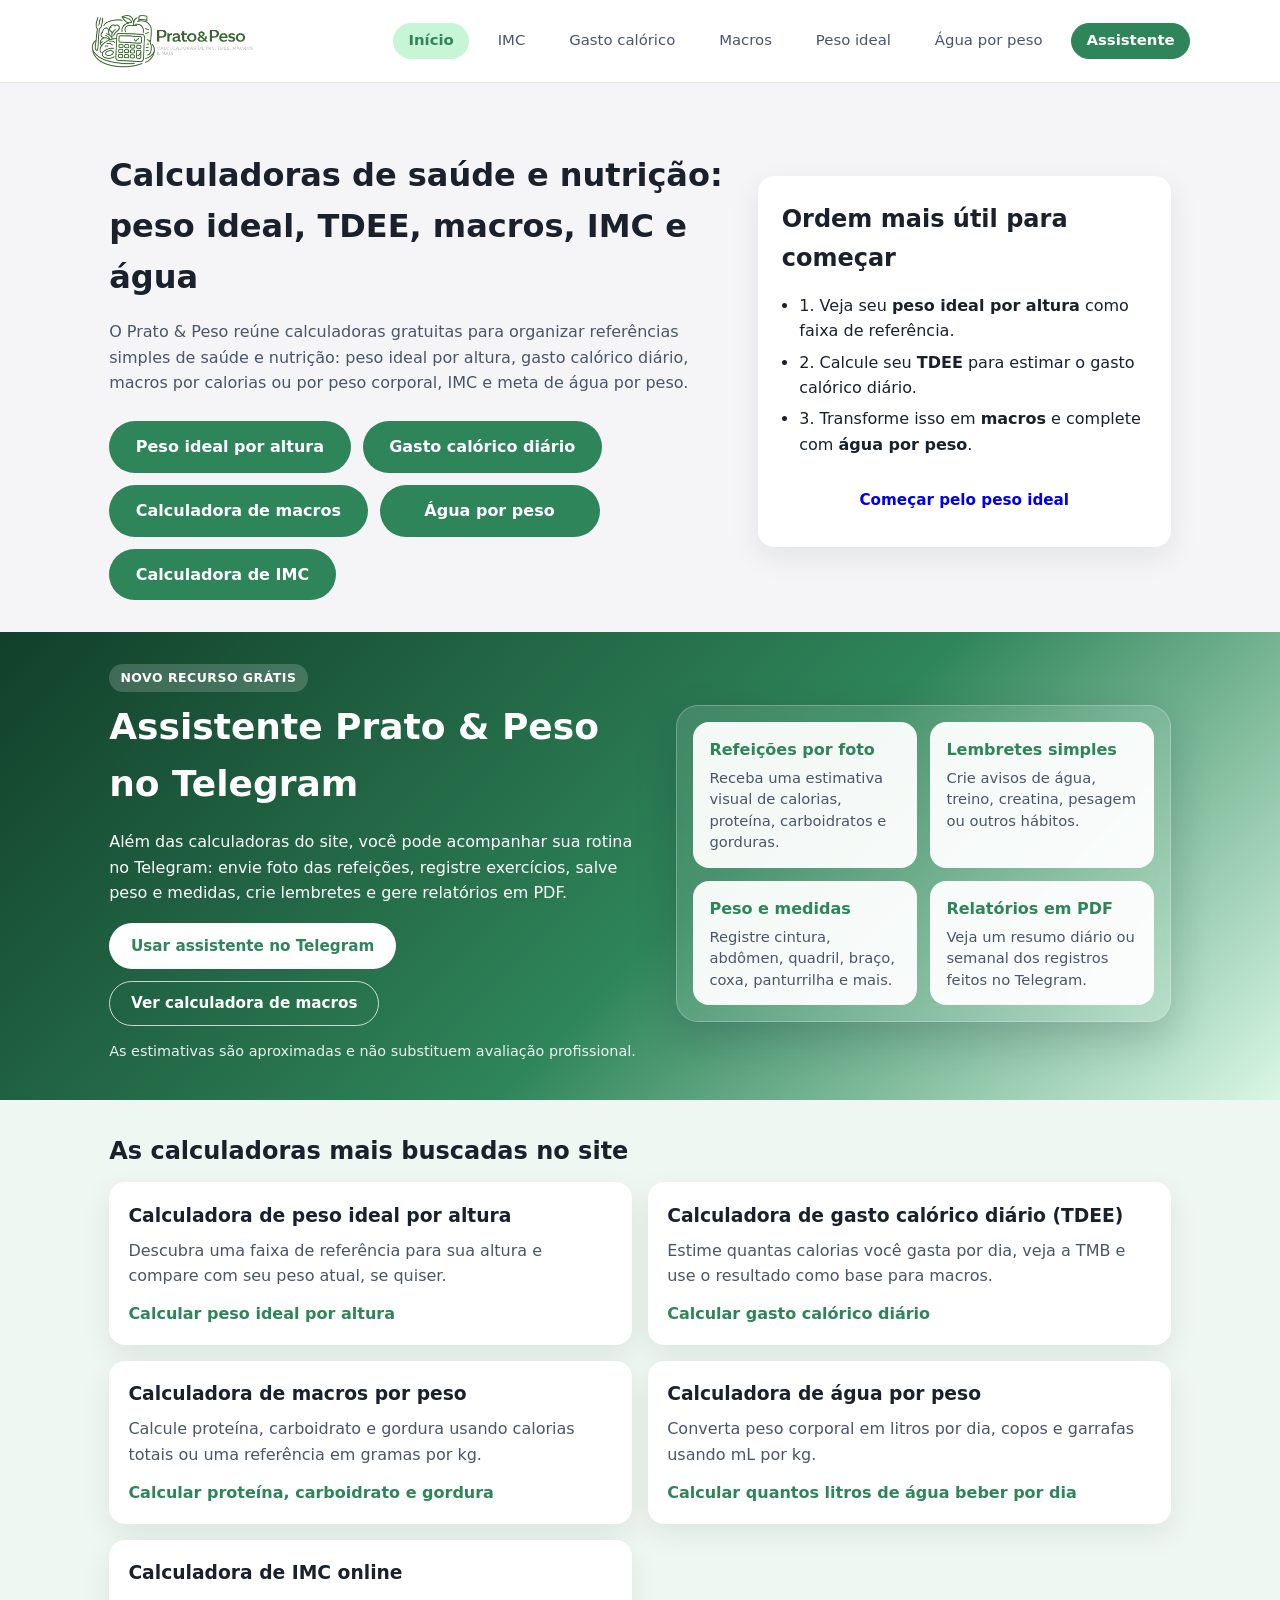
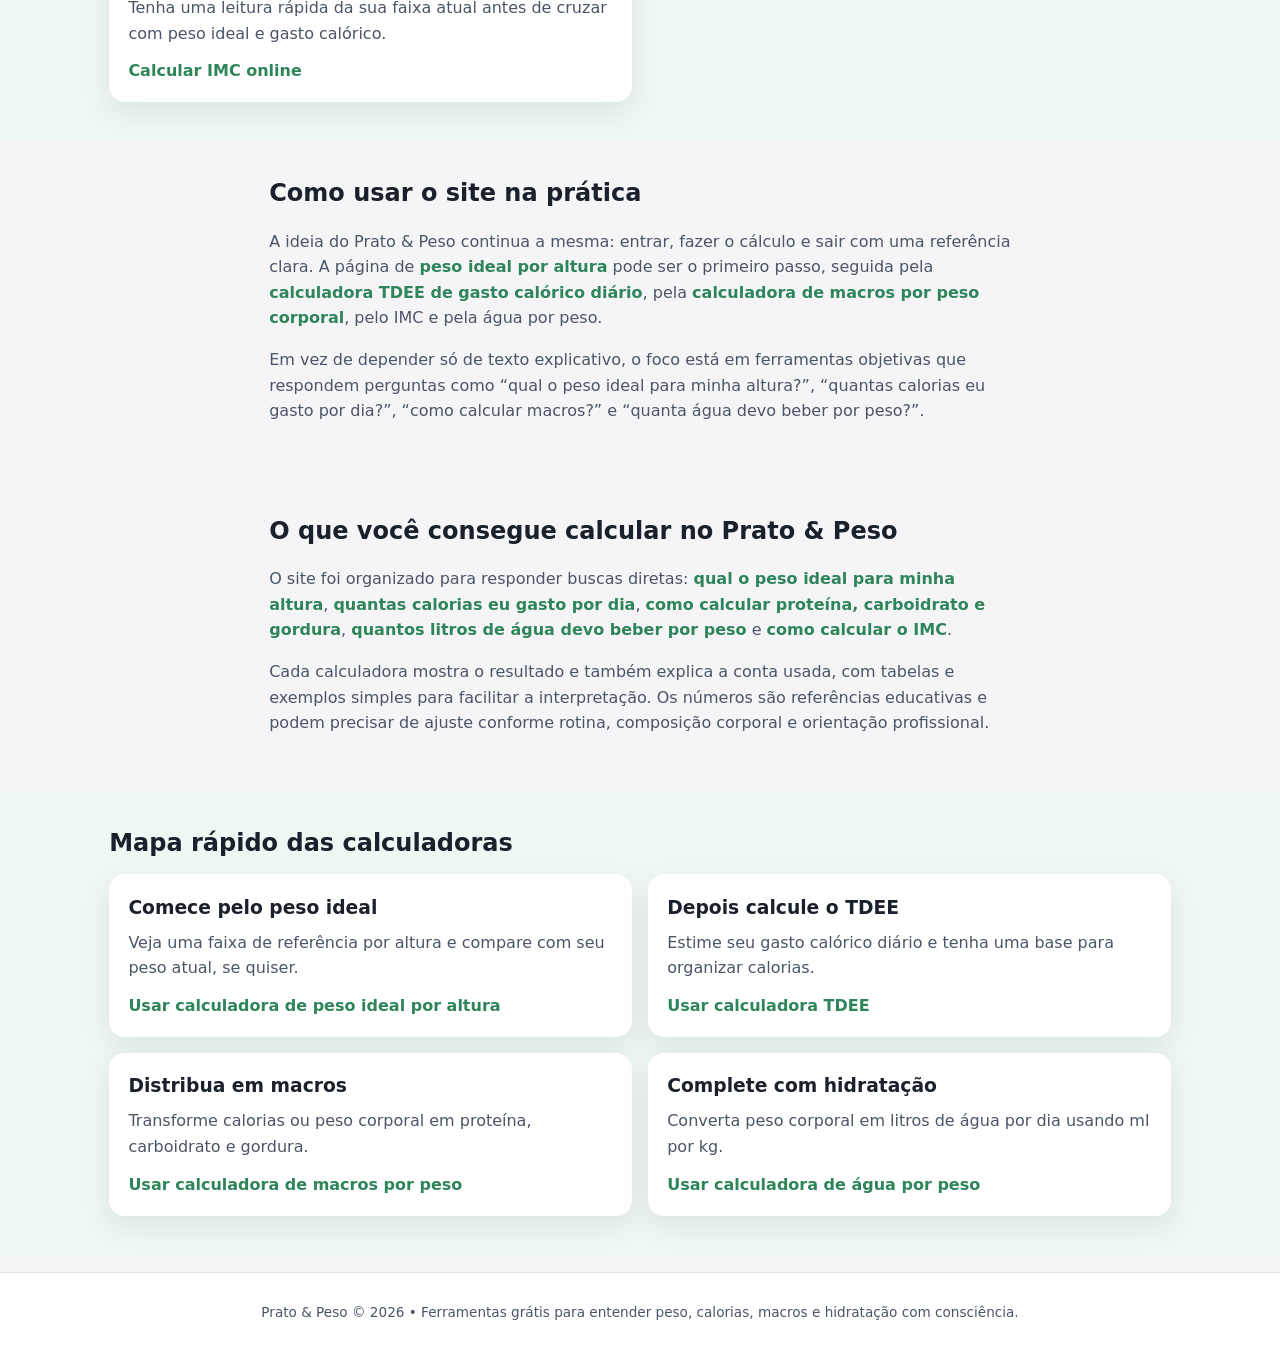
==== commit 2c8a2252: "Add files via upload" ====
--- a/index.html
+++ b/index.html
@@ -2,9 +2,9 @@
 <html lang="pt-BR">
 <head>
   <meta charset="UTF-8">
-  <title>Calculadoras de saúde: peso ideal, TDEE, macros, IMC e água | Prato &amp; Peso</title>
+  <title>Calculadoras de saúde e nutrição: peso ideal, TDEE, macros, IMC e água | Prato &amp; Peso</title>
   <meta name="viewport" content="width=device-width, initial-scale=1.0">
-  <meta name="description" content="Use calculadoras grátis de saúde e nutrição: peso ideal por altura, TDEE, macros, IMC e água por peso, com explicações simples e resultados rápidos.">
+  <meta name="description" content="Use calculadoras grátis de peso ideal, TDEE, macros, IMC e água por peso. Veja resultados rápidos, tabelas de referência e explicações simples.">
   <meta name="robots" content="index,follow,max-image-preview:large">
   <link rel="canonical" href="https://pratoepeso.com.br/">
   <link rel="icon" href="favicon.ico" sizes="any">
@@ -14,13 +14,13 @@
   <meta property="og:locale" content="pt_BR">
   <meta property="og:type" content="website">
   <meta property="og:site_name" content="Prato &amp; Peso">
-  <meta property="og:title" content="Calculadoras de saúde: peso ideal, TDEE, macros, IMC e água | Prato &amp; Peso">
-  <meta property="og:description" content="Use calculadoras grátis de saúde e nutrição: peso ideal por altura, TDEE, macros, IMC e água por peso, com explicações simples e resultados rápidos.">
+  <meta property="og:title" content="Calculadoras de saúde e nutrição: peso ideal, TDEE, macros, IMC e água | Prato &amp; Peso">
+  <meta property="og:description" content="Use calculadoras grátis de peso ideal, TDEE, macros, IMC e água por peso. Veja resultados rápidos, tabelas de referência e explicações simples.">
   <meta property="og:url" content="https://pratoepeso.com.br/">
   <meta property="og:image" content="https://pratoepeso.com.br/assets/logo-social.png">
   <meta name="twitter:card" content="summary_large_image">
-  <meta name="twitter:title" content="Calculadoras de saúde: peso ideal, TDEE, macros, IMC e água | Prato &amp; Peso">
-  <meta name="twitter:description" content="Use calculadoras grátis de saúde e nutrição: peso ideal por altura, TDEE, macros, IMC e água por peso, com explicações simples e resultados rápidos.">
+  <meta name="twitter:title" content="Calculadoras de saúde e nutrição: peso ideal, TDEE, macros, IMC e água | Prato &amp; Peso">
+  <meta name="twitter:description" content="Use calculadoras grátis de peso ideal, TDEE, macros, IMC e água por peso. Veja resultados rápidos, tabelas de referência e explicações simples.">
   <meta name="twitter:image" content="https://pratoepeso.com.br/assets/logo-social.png">
   <link rel="stylesheet" href="style.css">
   <!-- Google tag (gtag.js) -->
@@ -31,22 +31,25 @@
     gtag('js', new Date());
     gtag('config', 'G-JHK8WVE0EN');
   </script>
-  <script type="application/ld+json">{"@context":"https://schema.org","@graph":[{"@type":"Organization","name":"Prato & Peso","url":"https://pratoepeso.com.br/","logo":"https://pratoepeso.com.br/favicon-512.png","image":"https://pratoepeso.com.br/assets/logo-social.png"},{"@type":"WebSite","name":"Prato & Peso","url":"https://pratoepeso.com.br","description":"Calculadoras gratuitas de peso ideal, TDEE, macros, IMC e água por peso.","publisher":{"@type":"Organization","name":"Prato & Peso"}},{"@type":"ItemList","name":"Calculadoras de saúde e nutrição do Prato & Peso","itemListElement":[{"@type":"ListItem","position":1,"name":"Calculadora de peso ideal por altura","url":"https://pratoepeso.com.br/peso-ideal.html"},{"@type":"ListItem","position":2,"name":"Calculadora TDEE de gasto calórico diário","url":"https://pratoepeso.com.br/tdee.html"},{"@type":"ListItem","position":3,"name":"Calculadora de macros por peso corporal","url":"https://pratoepeso.com.br/macros.html"},{"@type":"ListItem","position":4,"name":"Calculadora de IMC","url":"https://pratoepeso.com.br/imc.html"},{"@type":"ListItem","position":5,"name":"Calculadora de água por peso","url":"https://pratoepeso.com.br/agua.html"}]},{"@type":"BreadcrumbList","itemListElement":[{"@type":"ListItem","position":1,"name":"Início","item":"https://pratoepeso.com.br/"}]}]}</script>
+  <script type="application/ld+json">{"@context":"https://schema.org","@graph":[{"@type":"Organization","name":"Prato & Peso","url":"https://pratoepeso.com.br/","logo":"https://pratoepeso.com.br/favicon-512.png","image":"https://pratoepeso.com.br/assets/logo-social.png"},{"@type":"WebSite","name":"Prato & Peso","url":"https://pratoepeso.com.br/","description":"Calculadoras gratuitas de peso ideal, gasto calórico diário, TDEE, macros, IMC e água por peso.","publisher":{"@type":"Organization","name":"Prato & Peso"}},{"@type":"ItemList","name":"Calculadoras de saúde e nutrição do Prato & Peso","itemListElement":[{"@type":"ListItem","position":1,"name":"Calculadora de peso ideal por altura","url":"https://pratoepeso.com.br/peso-ideal.html"},{"@type":"ListItem","position":2,"name":"Calculadora de gasto calórico diário (TDEE)","url":"https://pratoepeso.com.br/tdee.html"},{"@type":"ListItem","position":3,"name":"Calculadora de macros por peso corporal","url":"https://pratoepeso.com.br/macros.html"},{"@type":"ListItem","position":4,"name":"Calculadora de IMC online","url":"https://pratoepeso.com.br/imc.html"},{"@type":"ListItem","position":5,"name":"Calculadora de água por peso corporal","url":"https://pratoepeso.com.br/agua.html"}]},{"@type":"BreadcrumbList","itemListElement":[{"@type":"ListItem","position":1,"name":"Início","item":"https://pratoepeso.com.br/"}]}]}</script>
+    <!-- Google AdSense -->
+    <script async src="https://pagead2.googlesyndication.com/pagead/js/adsbygoogle.js?client=ca-pub-6124393666586707"
+     crossorigin="anonymous"></script>
 </head>
 <body>
   <header class="site-header">
     <div class="container header-content">
-      <a href="index.html" class="logo" aria-label="Prato &amp; Peso - página inicial">
+      <a href="/" class="logo" aria-label="Prato &amp; Peso - página inicial">
         <img src="assets/logo-prato-peso.png" alt="Prato &amp; Peso" class="logo-image">
       </a>
 
       <nav class="main-nav" aria-label="Navegação principal">
-        <a href="index.html" class="active">Início</a>
-        <a href="imc.html">IMC</a>
-        <a href="tdee.html">Gasto calórico</a>
-        <a href="macros.html">Macros</a>
-        <a href="peso-ideal.html">Peso ideal</a>
-        <a href="agua.html">Água por peso</a>
+        <a href="/" class="active">Início</a>
+        <a href="/imc.html">IMC</a>
+        <a href="/tdee.html">Gasto calórico</a>
+        <a href="/macros.html">Macros</a>
+        <a href="/peso-ideal.html">Peso ideal</a>
+        <a href="/agua.html">Água por peso</a>
         <a href="https://t.me/pratoepeso_bot" class="nav-telegram" target="_blank" rel="noopener">Assistente</a>
       </nav>
     </div>
@@ -56,18 +59,18 @@
     <section class="hero">
       <div class="container hero-grid">
         <div class="hero-text">
-          <h1>Calculadoras de saúde: peso ideal, TDEE, macros, IMC e água</h1>
+          <h1>Calculadoras de saúde e nutrição: peso ideal, TDEE, macros, IMC e água</h1>
           <p>
             O Prato &amp; Peso reúne calculadoras gratuitas para organizar referências simples de saúde e nutrição:
             peso ideal por altura, gasto calórico diário, macros por calorias ou por peso corporal, IMC e meta de água por peso.
           </p>
 
           <div class="hero-actions">
-            <a href="peso-ideal.html" class="btn primary hero-big">Peso ideal por altura</a>
-            <a href="tdee.html" class="btn primary hero-big">Gasto calórico diário</a>
-            <a href="macros.html" class="btn primary hero-big">Calculadora de macros</a>
-            <a href="agua.html" class="btn primary hero-big">Água por peso</a>
-            <a href="imc.html" class="btn primary hero-big">Calculadora de IMC</a>
+            <a href="/peso-ideal.html" class="btn primary hero-big">Peso ideal por altura</a>
+            <a href="/tdee.html" class="btn primary hero-big">Gasto calórico diário</a>
+            <a href="/macros.html" class="btn primary hero-big">Calculadora de macros</a>
+            <a href="/agua.html" class="btn primary hero-big">Água por peso</a>
+            <a href="/imc.html" class="btn primary hero-big">Calculadora de IMC</a>
           </div>
         </div>
 
@@ -78,7 +81,7 @@
             <li>2. Calcule seu <strong>TDEE</strong> para estimar o gasto calórico diário.</li>
             <li>3. Transforme isso em <strong>macros</strong> e complete com <strong>água por peso</strong>.</li>
           </ul>
-          <a href="peso-ideal.html" class="btn full-width">Começar pelo peso ideal</a>
+          <a href="/peso-ideal.html" class="btn full-width">Começar pelo peso ideal</a>
         </aside>
       </div>
     </section>
@@ -94,7 +97,7 @@
           </p>
           <div class="assistant-actions">
             <a href="https://t.me/pratoepeso_bot" class="btn primary" target="_blank" rel="noopener">Usar assistente no Telegram</a>
-            <a href="macros.html" class="btn outline">Ver calculadora de macros</a>
+            <a href="/macros.html" class="btn outline">Ver calculadora de macros</a>
           </div>
           <p class="assistant-note">As estimativas são aproximadas e não substituem avaliação profissional.</p>
         </div>
@@ -124,29 +127,29 @@
         <h2>As calculadoras mais buscadas no site</h2>
         <div class="feature-grid">
           <article class="feature-card">
-            <h3>Peso ideal por altura</h3>
+            <h3>Calculadora de peso ideal por altura</h3>
             <p>Descubra uma faixa de referência para sua altura e compare com seu peso atual, se quiser.</p>
-            <a href="peso-ideal.html" class="text-link">Calcular peso ideal por altura</a>
-          </article>
-          <article class="feature-card">
-            <h3>Gasto calórico diário (TDEE)</h3>
-            <p>Veja a estimativa de calorias para manter, emagrecer ou ganhar peso com mais clareza.</p>
-            <a href="tdee.html" class="text-link">Calcular gasto calórico diário (TDEE)</a>
-          </article>
-          <article class="feature-card">
-            <h3>Macros</h3>
-            <p>Calcule proteína, carboidrato e gordura usando calorias totais ou uma referência por peso corporal.</p>
-            <a href="macros.html" class="text-link">Calcular macros por peso corporal</a>
-          </article>
-          <article class="feature-card">
-            <h3>Água por peso</h3>
-            <p>Converta peso e nível de atividade em meta de água por dia, em litros, copos e garrafas.</p>
-            <a href="agua.html" class="text-link">Calcular água por peso</a>
-          </article>
-          <article class="feature-card">
-            <h3>IMC</h3>
-            <p>Tenha uma leitura rápida da sua faixa atual antes de cruzar com os outros indicadores.</p>
-            <a href="imc.html" class="text-link">Calcular IMC online</a>
+            <a href="/peso-ideal.html" class="text-link">Calcular peso ideal por altura</a>
+          </article>
+          <article class="feature-card">
+            <h3>Calculadora de gasto calórico diário (TDEE)</h3>
+            <p>Estime quantas calorias você gasta por dia, veja a TMB e use o resultado como base para macros.</p>
+            <a href="/tdee.html" class="text-link">Calcular gasto calórico diário</a>
+          </article>
+          <article class="feature-card">
+            <h3>Calculadora de macros por peso</h3>
+            <p>Calcule proteína, carboidrato e gordura usando calorias totais ou uma referência em gramas por kg.</p>
+            <a href="/macros.html" class="text-link">Calcular proteína, carboidrato e gordura</a>
+          </article>
+          <article class="feature-card">
+            <h3>Calculadora de água por peso</h3>
+            <p>Converta peso corporal em litros por dia, copos e garrafas usando mL por kg.</p>
+            <a href="/agua.html" class="text-link">Calcular quantos litros de água beber por dia</a>
+          </article>
+          <article class="feature-card">
+            <h3>Calculadora de IMC online</h3>
+            <p>Tenha uma leitura rápida da sua faixa atual antes de cruzar com peso ideal e gasto calórico.</p>
+            <a href="/imc.html" class="text-link">Calcular IMC online</a>
           </article>
         </div>
       </div>
@@ -156,10 +159,24 @@
       <div class="container narrow-content">
         <h2>Como usar o site na prática</h2>
         <p>
-          A ideia do Prato &amp; Peso continua a mesma: entrar, fazer o cálculo e sair com uma referência clara. A página de <a href="peso-ideal.html" class="text-link">peso ideal por altura</a> pode ser o primeiro passo, seguida pela <a href="tdee.html" class="text-link">calculadora TDEE de gasto calórico diário</a>, pela <a href="macros.html" class="text-link">calculadora de macros por peso corporal</a>, pelo IMC e pela água por peso.
+          A ideia do Prato &amp; Peso continua a mesma: entrar, fazer o cálculo e sair com uma referência clara. A página de <a href="/peso-ideal.html" class="text-link">peso ideal por altura</a> pode ser o primeiro passo, seguida pela <a href="/tdee.html" class="text-link">calculadora TDEE de gasto calórico diário</a>, pela <a href="/macros.html" class="text-link">calculadora de macros por peso corporal</a>, pelo IMC e pela água por peso.
         </p>
         <p>
           Em vez de depender só de texto explicativo, o foco está em ferramentas objetivas que respondem perguntas como “qual o peso ideal para minha altura?”, “quantas calorias eu gasto por dia?”, “como calcular macros?” e “quanta água devo beber por peso?”.
+        </p>
+      </div>
+    </section>
+
+
+
+    <section class="content-section">
+      <div class="container narrow-content">
+        <h2>O que você consegue calcular no Prato &amp; Peso</h2>
+        <p>
+          O site foi organizado para responder buscas diretas: <a href="/peso-ideal.html" class="text-link">qual o peso ideal para minha altura</a>, <a href="/tdee.html" class="text-link">quantas calorias eu gasto por dia</a>, <a href="/macros.html" class="text-link">como calcular proteína, carboidrato e gordura</a>, <a href="/agua.html" class="text-link">quantos litros de água devo beber por peso</a> e <a href="/imc.html" class="text-link">como calcular o IMC</a>.
+        </p>
+        <p>
+          Cada calculadora mostra o resultado e também explica a conta usada, com tabelas e exemplos simples para facilitar a interpretação. Os números são referências educativas e podem precisar de ajuste conforme rotina, composição corporal e orientação profissional.
         </p>
       </div>
     </section>
@@ -168,10 +185,10 @@
       <div class="container">
         <h2>Mapa rápido das calculadoras</h2>
         <div class="feature-grid compact-grid">
-          <article class="feature-card"><h3>Comece pelo peso ideal</h3><p>Veja uma faixa de referência por altura e compare com seu peso atual, se quiser.</p><a href="peso-ideal.html" class="text-link">Usar calculadora de peso ideal por altura</a></article>
-          <article class="feature-card"><h3>Depois calcule o TDEE</h3><p>Estime seu gasto calórico diário e tenha uma base para organizar calorias.</p><a href="tdee.html" class="text-link">Usar calculadora TDEE</a></article>
-          <article class="feature-card"><h3>Distribua em macros</h3><p>Transforme calorias ou peso corporal em proteína, carboidrato e gordura.</p><a href="macros.html" class="text-link">Usar calculadora de macros por peso</a></article>
-          <article class="feature-card"><h3>Complete com hidratação</h3><p>Converta peso corporal em litros de água por dia usando ml por kg.</p><a href="agua.html" class="text-link">Usar calculadora de água por peso</a></article>
+          <article class="feature-card"><h3>Comece pelo peso ideal</h3><p>Veja uma faixa de referência por altura e compare com seu peso atual, se quiser.</p><a href="/peso-ideal.html" class="text-link">Usar calculadora de peso ideal por altura</a></article>
+          <article class="feature-card"><h3>Depois calcule o TDEE</h3><p>Estime seu gasto calórico diário e tenha uma base para organizar calorias.</p><a href="/tdee.html" class="text-link">Usar calculadora TDEE</a></article>
+          <article class="feature-card"><h3>Distribua em macros</h3><p>Transforme calorias ou peso corporal em proteína, carboidrato e gordura.</p><a href="/macros.html" class="text-link">Usar calculadora de macros por peso</a></article>
+          <article class="feature-card"><h3>Complete com hidratação</h3><p>Converta peso corporal em litros de água por dia usando ml por kg.</p><a href="/agua.html" class="text-link">Usar calculadora de água por peso</a></article>
         </div>
       </div>
     </section>
